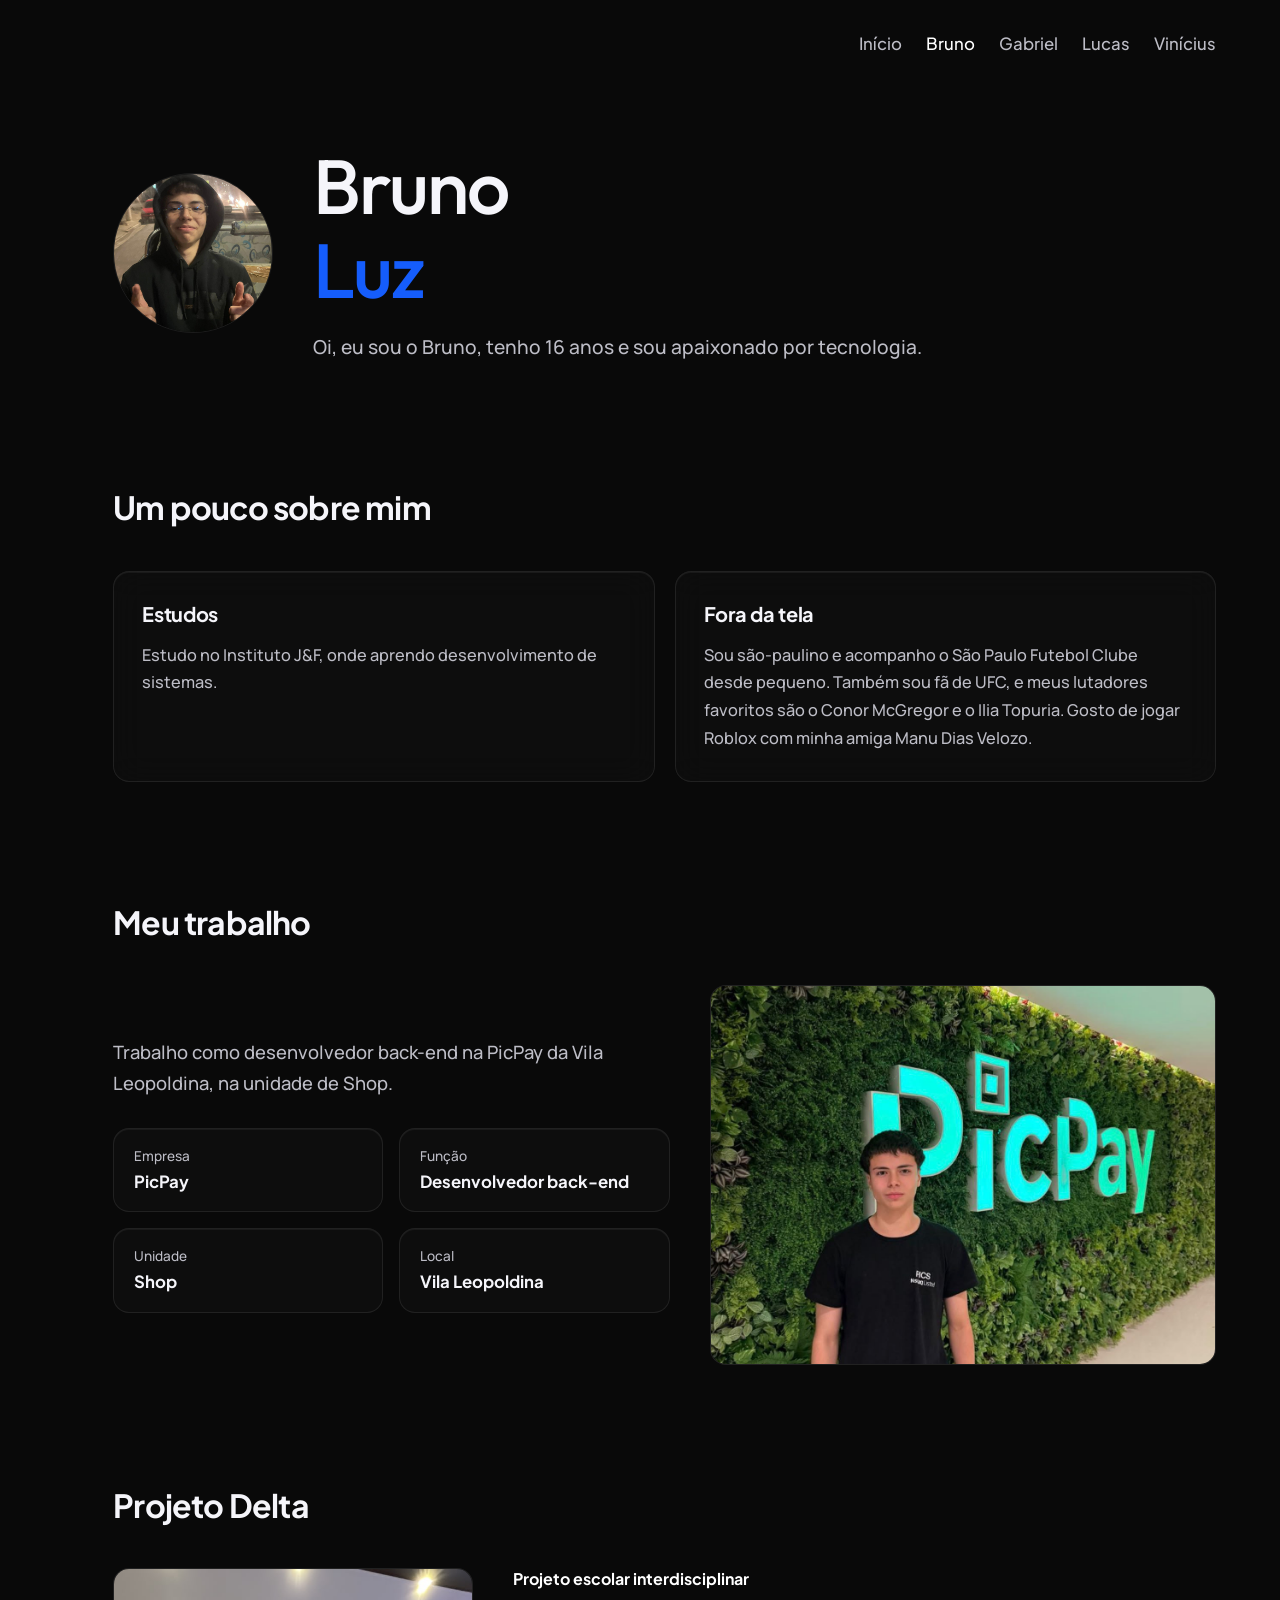
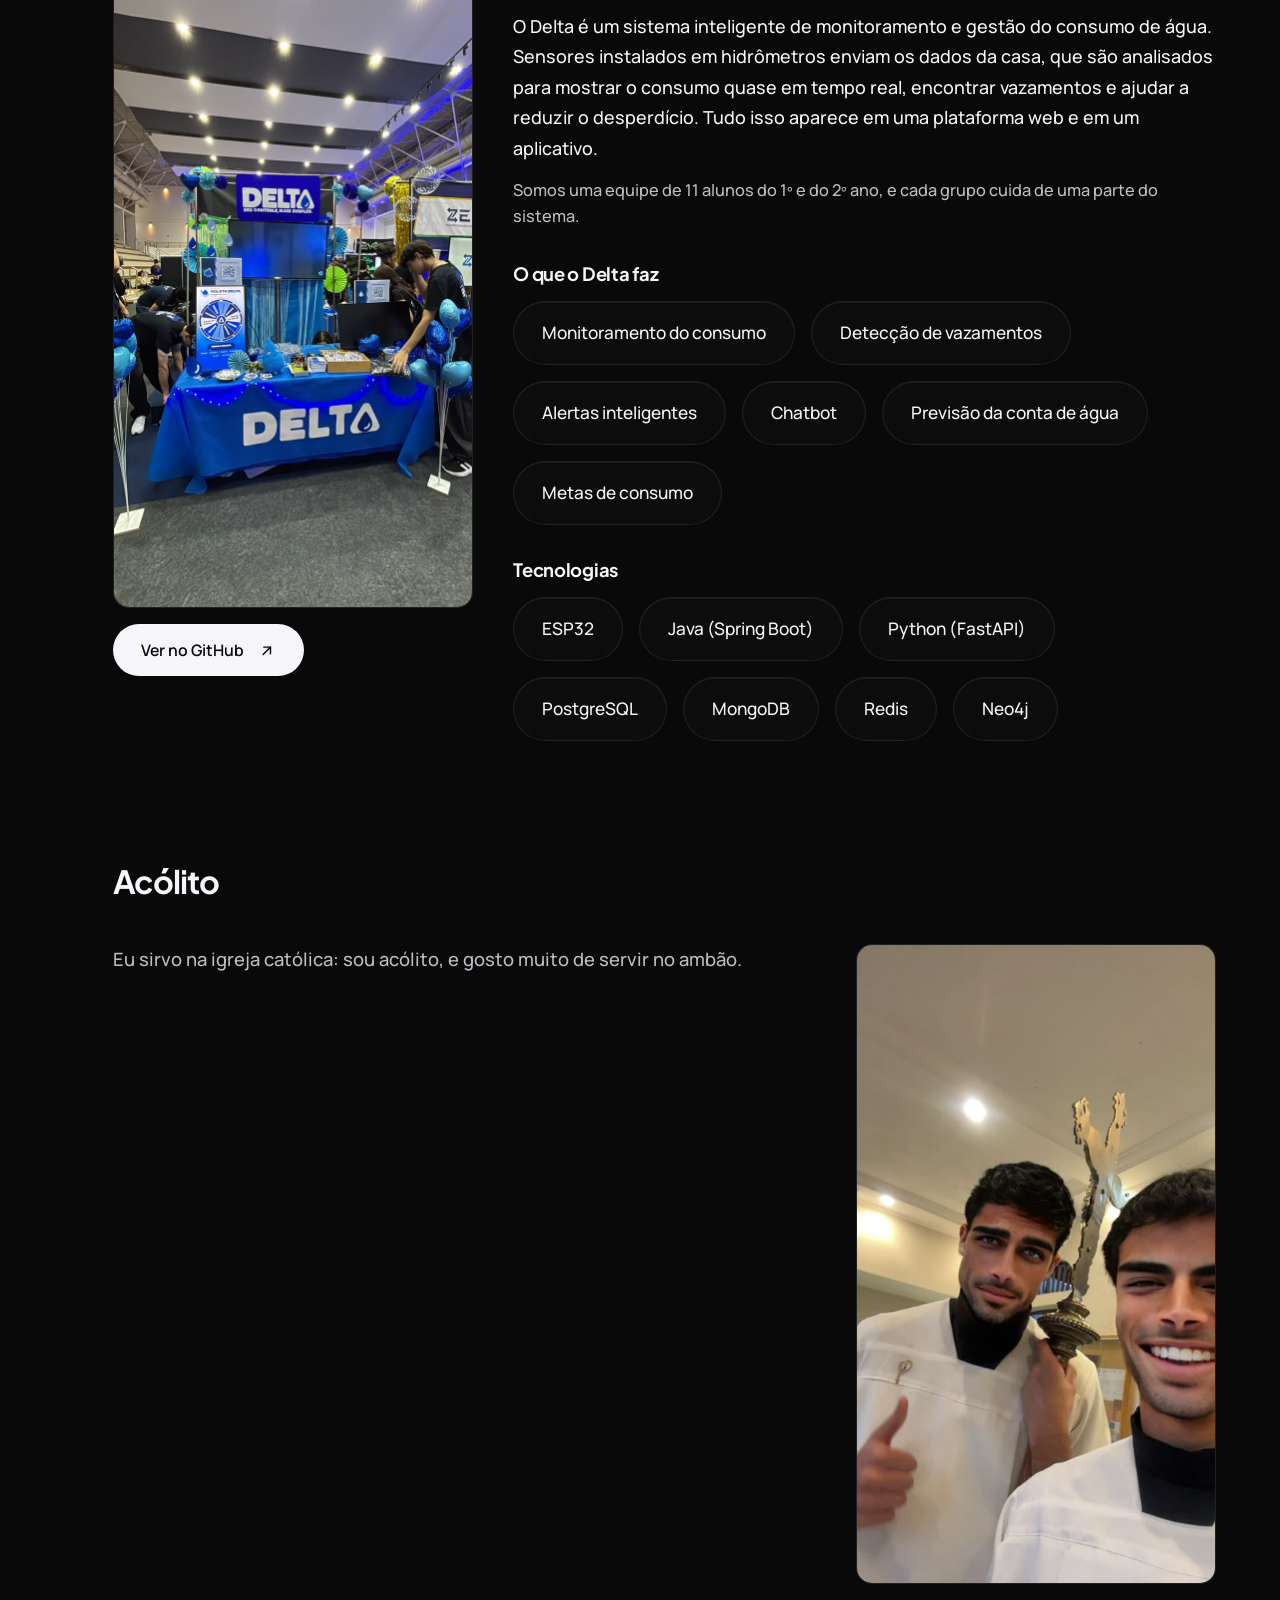
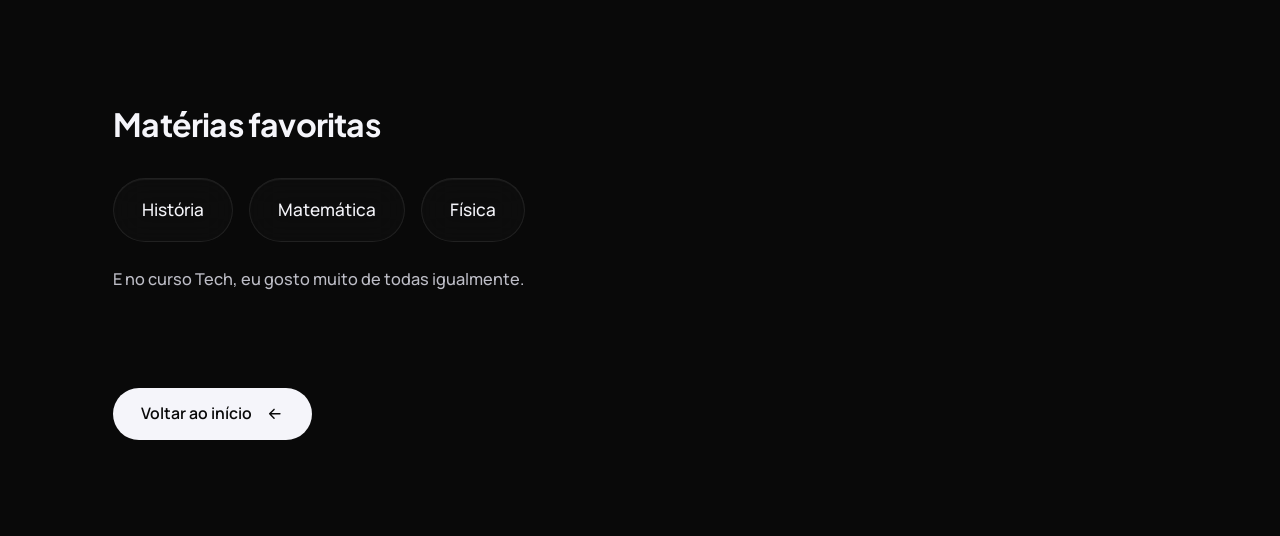
==== bruno.html @ 4c77d565 "feat: página Bruno" ====
<!DOCTYPE html>
<html lang="pt-br">
<head>
    <meta charset="UTF-8">
    <meta name="viewport" content="width=device-width, initial-scale=1.0">

    <title>Brunecazz</title>

    <link rel="icon" href="imagens/dado.png">

    <link rel="preconnect" href="https://fonts.googleapis.com">
    <link rel="preconnect" href="https://fonts.gstatic.com" crossorigin>

    <link
        href="https://fonts.googleapis.com/css2?family=Manrope:wght@500;600&family=Outfit:wght@500&family=Plus+Jakarta+Sans:wght@500;700&display=swap"
        rel="stylesheet"
    >

    <link rel="stylesheet" href="estilos/style-bruno.css">
</head>

<body>
    <header class="topo">
        <nav class="menu" aria-label="Navegação principal">
            <a href="paginaInicial.html">Início</a>
            <a href="bruno.html" aria-current="page">Bruno</a>
            <a href="gabriel.html">Gabriel</a>
            <a href="lucas.html">Lucas</a>
            <a href="vinicius.html">Vinícius</a>
        </nav>
    </header>

    <main>
        <section class="hero" aria-labelledby="titulo-principal">
            <img
                class="foto"
                src="imagens/bruno.jpeg"
                alt="Foto de Bruno Luz"
            >

            <div class="hero-texto">
                <h1 id="titulo-principal">
                    Bruno
                    <span class="destaque">Luz</span>
                </h1>

                <p class="apresentacao">
                    Oi, eu sou o Bruno, tenho 16 anos e sou apaixonado por tecnologia.
                </p>
            </div>
        </section>

        <section class="sobre" aria-labelledby="titulo-sobre">
            <h2 id="titulo-sobre">Um pouco sobre mim</h2>

            <div class="cards">
                <article class="card">
                    <h3>Estudos</h3>
                    <p>
                        Estudo no Instituto J&amp;F, onde aprendo desenvolvimento de
                        sistemas.
                    </p>
                </article>

                <article class="card">
                    <h3>Fora da tela</h3>
                    <p>
                        Sou são-paulino e acompanho o São Paulo Futebol Clube desde
                        pequeno. Também sou fã de UFC, e meus lutadores favoritos são o
                        Conor McGregor e o Ilia Topuria. Gosto de jogar Roblox com minha
                        amiga Manu Dias Velozo.
                    </p>
                </article>

            </div>
        </section>

        <section class="trabalho" aria-labelledby="titulo-trabalho">
            <h2 id="titulo-trabalho">Meu trabalho</h2>

            <div class="trabalho-conteudo">
                <div class="trabalho-texto">
                    <p>
                        Trabalho como desenvolvedor back-end na PicPay da Vila Leopoldina,
                        na unidade de Shop.
                    </p>

                    <dl class="dados">
                        <div>
                            <dt>Empresa</dt>
                            <dd>PicPay</dd>
                        </div>
                        <div>
                            <dt>Função</dt>
                            <dd>Desenvolvedor back-end</dd>
                        </div>
                        <div>
                            <dt>Unidade</dt>
                            <dd>Shop</dd>
                        </div>
                        <div>
                            <dt>Local</dt>
                            <dd>Vila Leopoldina</dd>
                        </div>
                    </dl>
                </div>

                <!-- Coloque sua foto em imagens/ e troque o nome do arquivo abaixo -->
                <figure class="foto-trabalho">
                    <img
                        src="imagens/bruno-picpay.jpeg"
                        alt="Bruno Luz no trabalho, na PicPay"
                    >
                </figure>
            </div>
        </section>

        <section class="projeto" aria-labelledby="titulo-projeto">
            <h2 id="titulo-projeto">Projeto Delta</h2>

            <div class="projeto-conteudo">
                <div class="projeto-lateral">
                    <figure class="foto-projeto">
                        <img
                            src="imagens/delta-bruno.jpeg"
                            alt="Bruno Luz no projeto Delta"
                        >
                    </figure>

                    <a
                        class="botao botao-externo"
                        href="https://github.com/delta-app-ofc"
                        target="_blank"
                        rel="noopener noreferrer"
                    >
                        Ver no GitHub

                        <svg viewBox="0 0 24 24" aria-hidden="true" focusable="false">
                            <path d="M7 17L17 7M8 7h9v9"/>
                        </svg>
                    </a>
                </div>

                <div class="projeto-texto">
                    <p class="selo">Projeto escolar interdisciplinar</p>

                    <p class="projeto-resumo">
                        O Delta é um sistema inteligente de monitoramento e gestão do
                        consumo de água. Sensores instalados em hidrômetros enviam os
                        dados da casa, que são analisados para mostrar o consumo quase em
                        tempo real, encontrar vazamentos e ajudar a reduzir o desperdício.
                        Tudo isso aparece em uma plataforma web e em um aplicativo.
                    </p>

                    <p class="projeto-equipe">
                        Somos uma equipe de 11 alunos do 1º e do 2º ano, e cada
                        grupo cuida de uma parte do sistema.
                    </p>

                    <h3>O que o Delta faz</h3>
                    <ul class="tags tags-menor">
                        <li>Monitoramento do consumo</li>
                        <li>Detecção de vazamentos</li>
                        <li>Alertas inteligentes</li>
                        <li>Chatbot</li>
                        <li>Previsão da conta de água</li>
                        <li>Metas de consumo</li>
                    </ul>

                    <h3>Tecnologias</h3>
                    <ul class="tags tags-menor">
                        <li>ESP32</li>
                        <li>Java (Spring Boot)</li>
                        <li>Python (FastAPI)</li>
                        <li>PostgreSQL</li>
                        <li>MongoDB</li>
                        <li>Redis</li>
                        <li>Neo4j</li>
                    </ul>
                </div>
            </div>
        </section>

        <section class="acolito" aria-labelledby="titulo-acolito">
            <h2 id="titulo-acolito">Acólito</h2>

            <div class="trabalho-conteudo">
                <div class="trabalho-texto">
                    <p>
                        Eu sirvo na igreja católica: sou acólito, e gosto muito de servir
                        no ambão.
                    </p>
                </div>

                <figure class="foto-acolito">
                    <img
                        src="imagens/bruno-acolito.jpeg"
                        alt="Bruno Luz vestido de acólito na igreja"
                    >
                </figure>
            </div>
        </section>

        <section class="materias" aria-labelledby="titulo-materias">
            <h2 id="titulo-materias">Matérias favoritas</h2>

            <ul class="tags">
                <li>História</li>
                <li>Matemática</li>
                <li>Física</li>
            </ul>

            <p class="nota">
                E no curso Tech, eu gosto muito de todas igualmente.
            </p>
        </section>

        <div class="acoes">
            <a class="botao" href="paginaInicial.html">
                Voltar ao início

                <svg viewBox="0 0 24 24" aria-hidden="true" focusable="false">
                    <path d="M19 12H5M11 6l-6 6 6 6"/>
                </svg>
            </a>
        </div>
    </main>
</body>
</html>
---- estilos/style-bruno.css ----
:root {
    --fundo: #090909;
    --texto: #f5f5fa;
    --texto-suave: #bdbdc6;

    --vidro-forte: rgba(255, 255, 255, 0.07);
    --card-fundo: rgba(255, 255, 255, 0.02);
    --card-borda: rgba(255, 255, 255, 0.08);
    --borda-hover: #ffffff;

    --violeta: #a79dff;

    --fonte-texto: "Manrope", system-ui, sans-serif;
    --fonte-titulos: "Plus Jakarta Sans", system-ui, sans-serif;
    --fonte-hero: "Outfit", system-ui, sans-serif;

    --raio-medio: 16px;
    --margem-lateral: clamp(24px, 5vw, 88px);
    --deslocamento-conteudo: 1.3cm;
}

*,
*::before,
*::after {
    box-sizing: border-box;
}

html {
    scroll-behavior: smooth;
}

body {
    margin: 0;
    min-height: 100vh;

    background: var(--fundo);
    color: var(--texto);

    font-family: var(--fonte-texto);
    font-size: 1rem;
    font-weight: 500;
    line-height: 1.6;

    -webkit-font-smoothing: antialiased;
}

h1,
h2,
h3,
p,
ul {
    margin: 0;
}

ul {
    padding: 0;
    list-style: none;
}

a {
    color: inherit;
    text-decoration: none;
}

svg {
    width: 1em;
    height: 1em;
    flex-shrink: 0;

    fill: none;
    stroke: currentColor;
    stroke-width: 2;
    stroke-linecap: round;
    stroke-linejoin: round;
}

:focus-visible {
    outline: 2px solid var(--violeta);
    outline-offset: 5px;
}

/* Topo e menu */

.topo {
    width: min(
        calc(100% - 2 * var(--margem-lateral)),
        1440px
    );

    margin-left: var(--margem-lateral);
    margin-right: auto;

    display: flex;
    justify-content: flex-end;
    align-items: center;

    padding-block: 22px;
}

.menu {
    display: flex;
    justify-content: flex-end;
    align-items: center;
    flex-wrap: wrap;

    gap: 8px 24px;
}

.menu a {
    display: inline-flex;
    align-items: center;

    padding-block: 10px;

    color: var(--texto-suave);

    font-family: var(--fonte-titulos);
    font-size: 1.05rem;
    font-weight: 500;
    line-height: 1.4;

    transition: color 0.2s ease;
}

.menu a:hover,
.menu a:focus-visible,
.menu a[aria-current="page"] {
    color: #ffffff;
}

/* Conteúdo principal */

main {
    width: min(
        calc(
            100% - 2 * var(--margem-lateral)
            - var(--deslocamento-conteudo)
        ),
        1440px
    );

    margin-left: calc(
        var(--margem-lateral) + var(--deslocamento-conteudo)
    );
    margin-right: auto;
}

/* Hero */

.hero {
    display: flex;
    align-items: center;
    flex-wrap: wrap;
    gap: 32px 40px;

    padding-block: 56px 76px;
}

.foto {
    display: block;

    width: 160px;
    height: 160px;

    border-radius: 50%;
    border: 1px solid var(--card-borda);
    object-fit: cover;
}

.hero-texto {
    max-width: 850px;
}

.hero h1 {
    font-family: var(--fonte-hero);
    font-size: clamp(3rem, 6vw, 6rem);
    font-weight: 500;
    line-height: 1.1;
    letter-spacing: -0.025em;

    overflow-wrap: anywhere;
}

.destaque {
    display: block;
    color: oklch(54.6% 0.245 262.881);
}

.apresentacao {
    margin-top: 20px;

    color: var(--texto-suave);

    font-size: 1.2rem;
    line-height: 1.6;
}

/* Seções */

.sobre,
.materias {
    padding-block: 48px 72px;
}

h2 {
    margin-bottom: 42px;

    font-family: var(--fonte-titulos);
    font-size: 2rem;
    font-weight: 700;
    line-height: 1.3;
    letter-spacing: -0.025em;
}

/* Cards */

.cards {
    display: grid;
    grid-template-columns: repeat(2, minmax(0, 1fr));
    gap: 20px;
}

.card,
.tags li {
    border: 1px solid var(--card-borda);

    background: var(--card-fundo);
    box-shadow: inset 0 1px 0 rgba(255, 255, 255, 0.05);

    -webkit-backdrop-filter: blur(16px);
    backdrop-filter: blur(16px);

    transition:
        background-color 0.3s ease,
        border-color 0.3s ease,
        color 0.3s ease;
}

.card {
    padding: 28px;

    border-radius: var(--raio-medio);
}

.card:hover,
.tags li:hover {
    background: var(--vidro-forte);
    border-color: var(--borda-hover);
}

.card h3 {
    margin-bottom: 14px;

    font-family: var(--fonte-titulos);
    font-size: 1.25rem;
    font-weight: 700;
    line-height: 1.4;
    letter-spacing: -0.015em;
}

.card p {
    color: var(--texto-suave);

    font-size: 1.02rem;
    line-height: 1.7;

    transition: color 0.3s ease;
}

.card:hover p {
    color: var(--texto);
}

/* Meu trabalho */

.trabalho,
.acolito {
    padding-block: 48px 72px;
}

.trabalho-conteudo {
    display: grid;
    grid-template-columns: minmax(0, 1.1fr) minmax(0, 1fr);
    align-items: center;
    gap: 40px;
}

.trabalho-texto > p {
    color: var(--texto-suave);

    font-size: 1.15rem;
    line-height: 1.7;
}

.dados {
    display: grid;
    grid-template-columns: repeat(2, minmax(0, 1fr));
    gap: 16px;

    margin: 28px 0 0;
}

.dados > div {
    padding: 18px 20px;

    border: 1px solid var(--card-borda);
    border-radius: var(--raio-medio);

    background: var(--card-fundo);
    box-shadow: inset 0 1px 0 rgba(255, 255, 255, 0.05);

    transition:
        background-color 0.3s ease,
        border-color 0.3s ease;
}

.dados > div:hover {
    background: var(--vidro-forte);
    border-color: var(--borda-hover);
}

.dados dt {
    color: var(--texto-suave);

    font-size: 0.85rem;
    line-height: 1.4;
}

.dados dd {
    margin: 4px 0 0;

    font-family: var(--fonte-titulos);
    font-size: 1.05rem;
    font-weight: 700;
    line-height: 1.4;
}

.foto-trabalho,
.foto-projeto,
.foto-acolito {
    width: 100%;
    aspect-ratio: 4 / 3;
    margin: 0;

    overflow: hidden;

    border: 1px solid var(--card-borda);
    border-radius: var(--raio-medio);

    background: var(--card-fundo);
}

.foto-trabalho img,
.foto-projeto img,
.foto-acolito img {
    display: block;

    width: 100%;
    height: 100%;

    object-fit: cover;
}

/* Projeto Delta */

.projeto {
    padding-block: 48px 72px;
}

.projeto-conteudo {
    display: grid;
    grid-template-columns: minmax(0, 360px) minmax(0, 1fr);
    align-items: start;
    gap: 40px;
}

.foto-projeto,
.foto-acolito {
    aspect-ratio: 9 / 16;
}

.acolito .trabalho-conteudo {
    grid-template-columns: minmax(0, 1fr) minmax(0, 360px);
    align-items: start;
}

.selo {
    margin-bottom: 20px;

    color: #ffffff;

    font-family: var(--fonte-titulos);
    font-size: 1rem;
    font-weight: 700;
    line-height: 1.4;
}

.projeto-resumo {
    color: var(--texto);

    font-size: 1.12rem;
    line-height: 1.7;
}

.projeto-equipe {
    margin-top: 14px;

    color: var(--texto-suave);

    font-size: 1.02rem;
}

.projeto-texto h3 {
    margin: 32px 0 14px;

    font-family: var(--fonte-titulos);
    font-size: 1.15rem;
    font-weight: 700;
    line-height: 1.4;
    letter-spacing: -0.015em;
}

.tags-menor {
    gap: 10px;
}

.tags-menor li {
    min-height: 44px;
    padding: 10px 18px;

    font-size: 0.95rem;
}

.projeto-lateral {
    min-width: 0;
}

.botao-externo {
    width: 100%;
    margin-top: 16px;

    justify-content: center;
}

.botao-externo:hover,
.botao-externo:focus-visible {
    padding-left: 28px;
}

/* Matérias favoritas */

.materias h2 {
    margin-bottom: 32px;
}

.tags {
    display: flex;
    flex-wrap: wrap;
    gap: 16px;
}

.tags li {
    display: flex;
    align-items: center;
    justify-content: center;

    min-height: 64px;
    padding: 16px 28px;

    border-radius: 999px;

    color: var(--texto);

    font-family: var(--fonte-texto);
    font-size: 1.08rem;
    font-weight: 500;
    line-height: 1.5;
}

.tags li:hover {
    color: #ffffff;
}

.nota {
    margin-top: 24px;

    color: var(--texto-suave);

    font-size: 1.02rem;
}

/* Botão de voltar */

.acoes {
    display: flex;
    flex-wrap: wrap;

    padding-block: 24px 96px;
}

.botao {
    display: inline-flex;
    align-items: center;
    justify-content: flex-start;
    gap: 14px;

    width: max-content;
    min-height: 52px;
    padding: 13px 28px;

    border-radius: 999px;

    background: var(--texto);
    color: var(--fundo);

    font-family: var(--fonte-texto);
    font-size: 0.99rem;
    font-weight: 600;
    line-height: 1.5;

    white-space: nowrap;

    transition:
        padding-left 0.3s ease,
        background-color 0.2s ease;
}

.botao svg {
    font-size: 1.1rem;
}

.botao:hover,
.botao:focus-visible {
    padding-left: 44px;
    background: #ffffff;
}

/* Responsivo */

@media (max-width: 1100px) {
    .cards {
        grid-template-columns: repeat(2, minmax(0, 1fr));
    }
}

@media (max-width: 900px) {
    .trabalho-conteudo,
    .acolito .trabalho-conteudo,
    .projeto-conteudo {
        grid-template-columns: 1fr;
    }

    .projeto-lateral,
    .foto-acolito {
        max-width: 340px;
    }
}

@media (max-width: 850px) {
    .hero {
        padding-block: 48px 64px;
    }

    .menu {
        gap: 8px 20px;
    }

    .menu a {
        font-size: 1rem;
    }
}

@media (max-width: 640px) {
    :root {
        --margem-lateral: 20px;
    }

    .topo {
        padding-block: 16px;
    }

    .menu {
        gap: 6px 16px;
    }

    .menu a {
        padding-block: 8px;
        font-size: 0.95rem;
    }

    .hero {
        padding-block: 40px 56px;
    }

    .foto {
        width: 120px;
        height: 120px;
    }

    .apresentacao {
        font-size: 1.05rem;
    }

    .sobre,
    .trabalho,
    .projeto,
    .acolito,
    .materias {
        padding-block: 40px 56px;
    }

    .dados {
        grid-template-columns: 1fr;
    }

    h2 {
        margin-bottom: 34px;
        font-size: 1.75rem;
    }

    .cards {
        grid-template-columns: 1fr;
    }

    .card {
        padding: 22px;
    }

    .tags {
        gap: 12px;
    }

    .tags li {
        min-height: 56px;
        padding: 14px 22px;
        font-size: 1rem;
    }
}

@media (prefers-reduced-motion: reduce) {
    html {
        scroll-behavior: auto;
    }

    *,
    *::before,
    *::after {
        transition: none !important;
    }
}
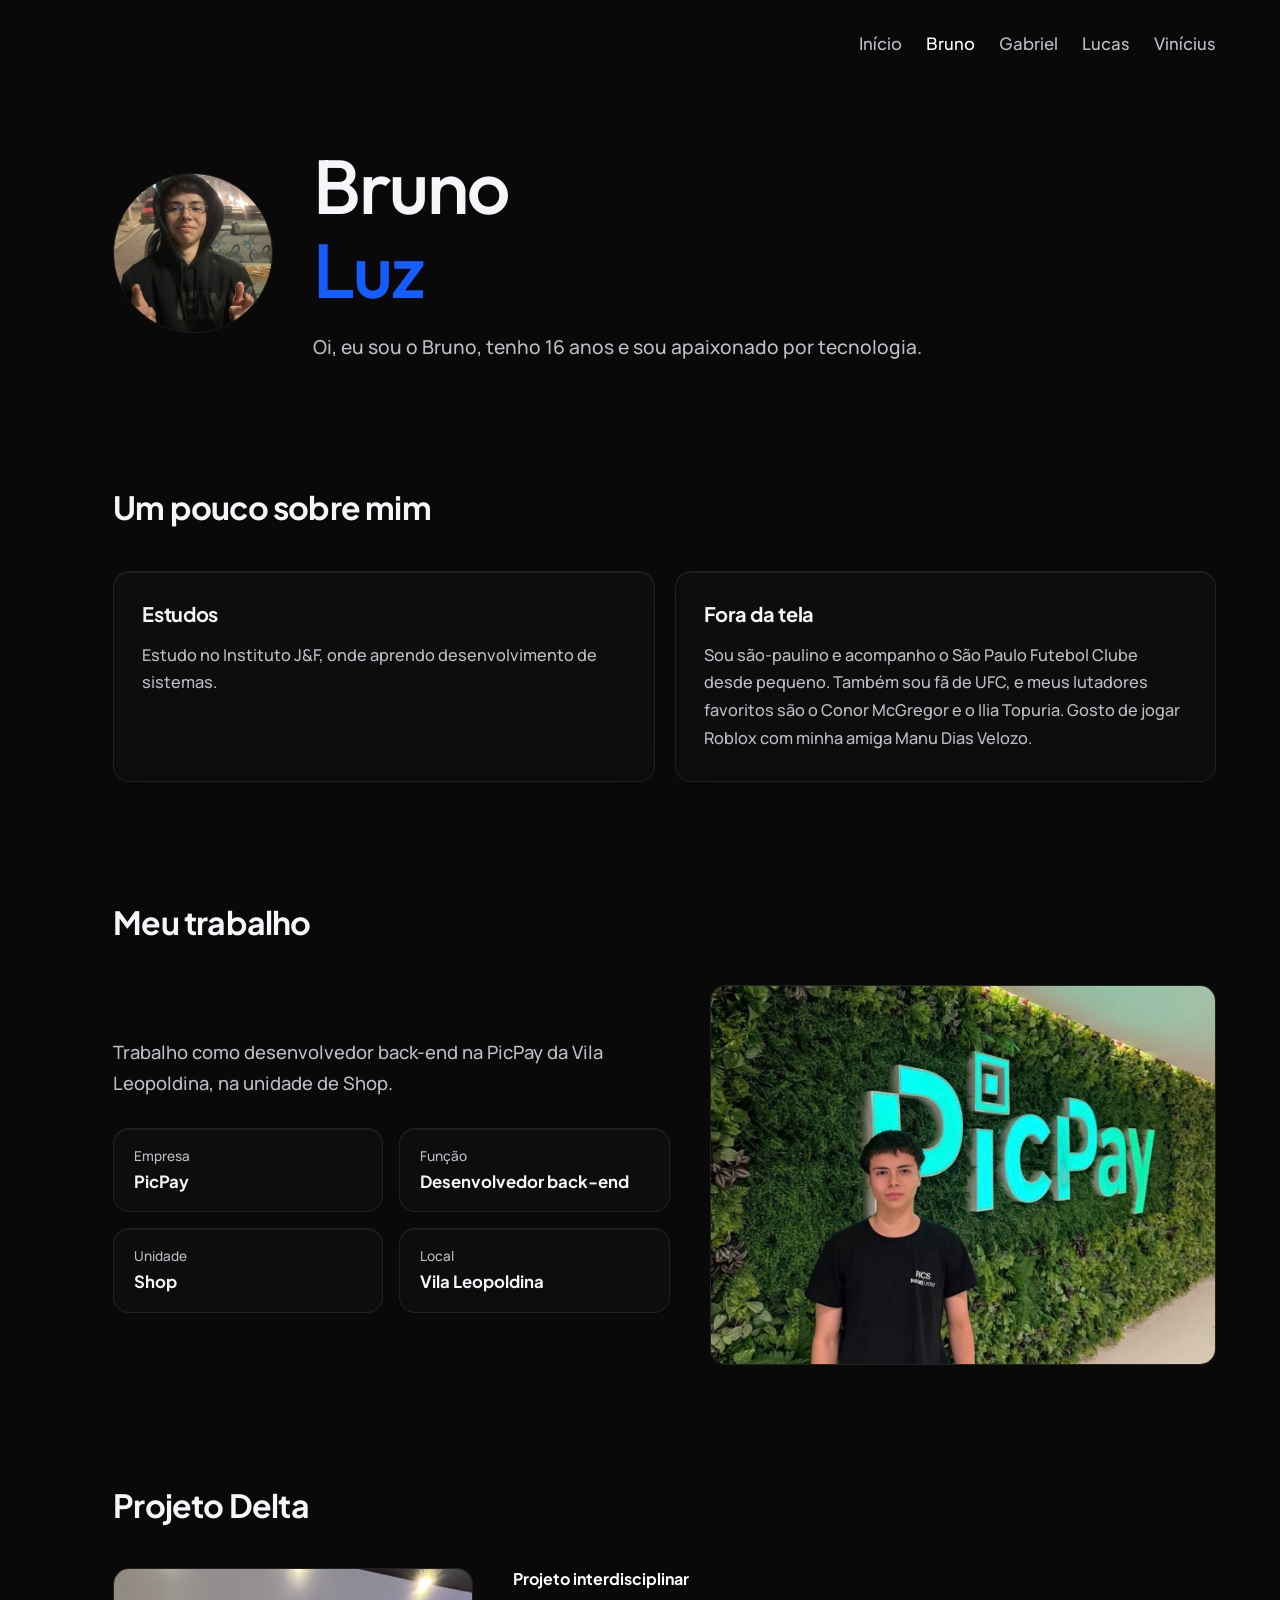
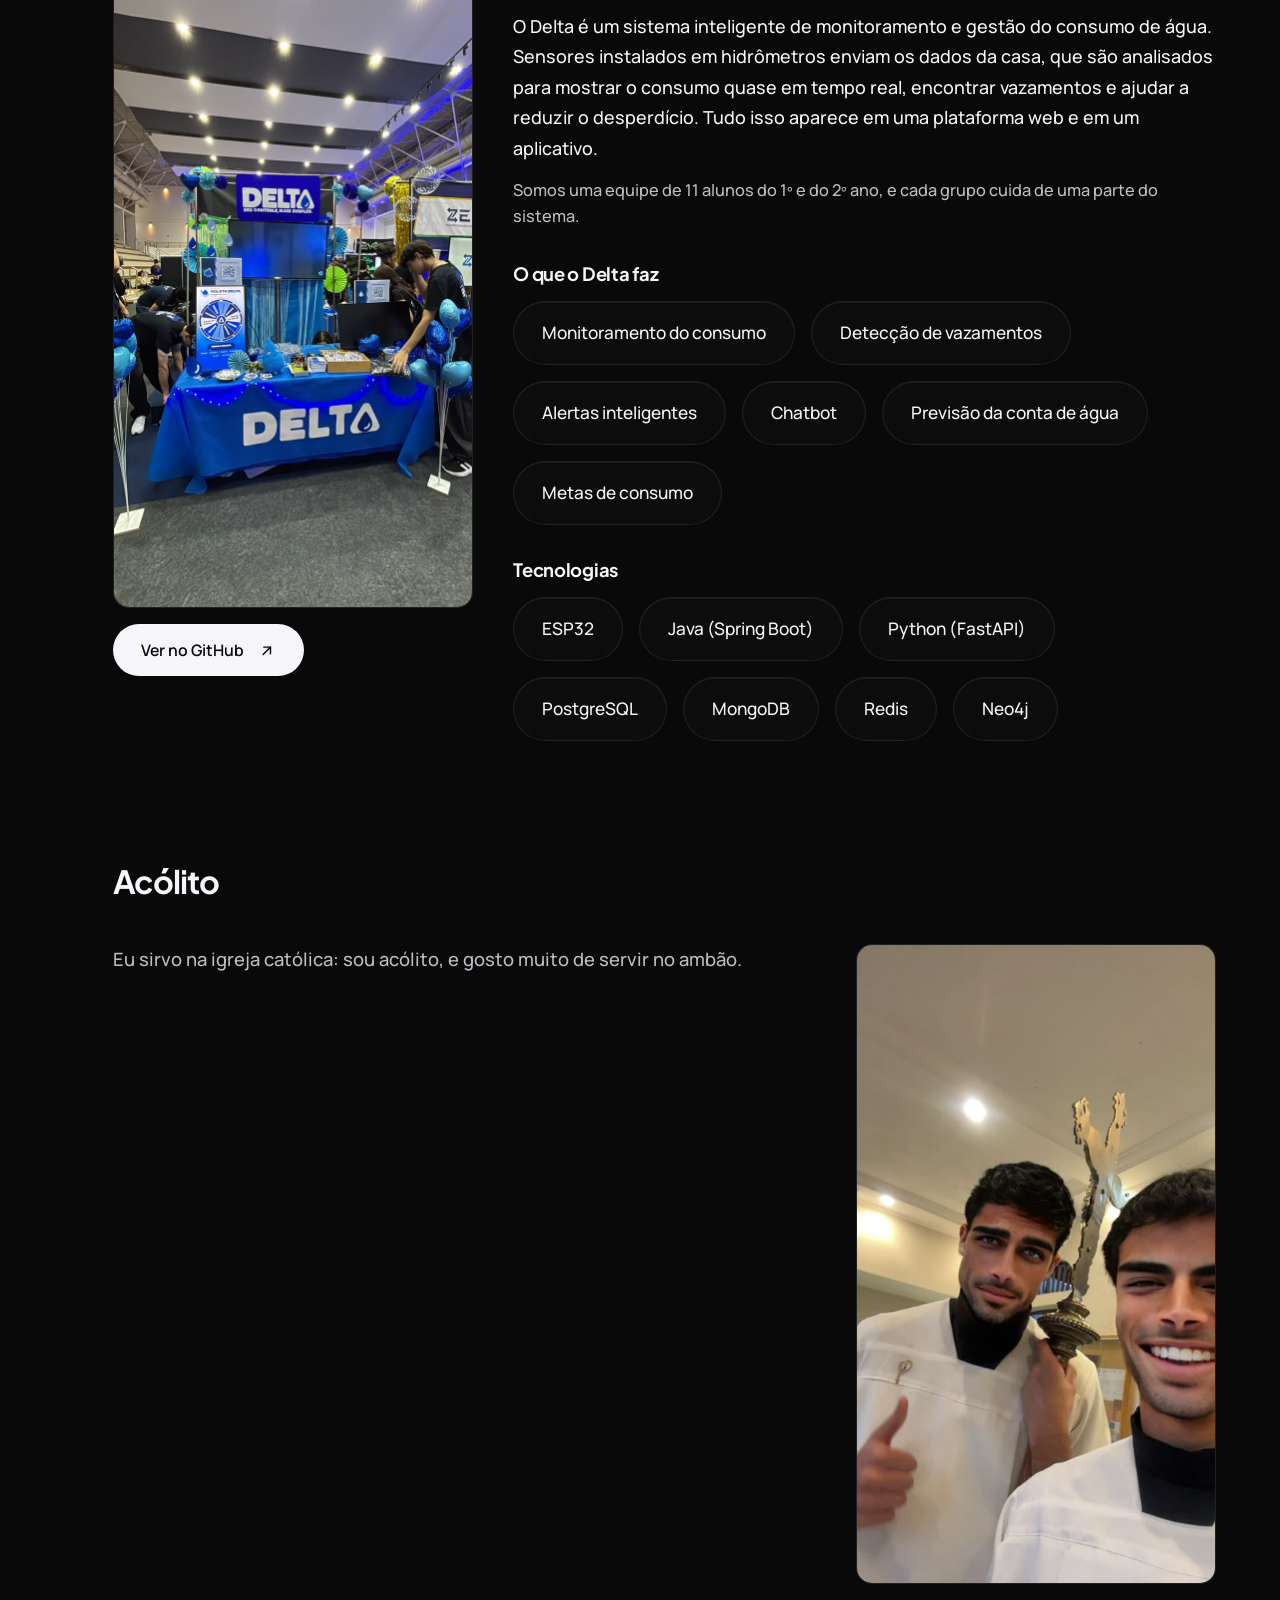
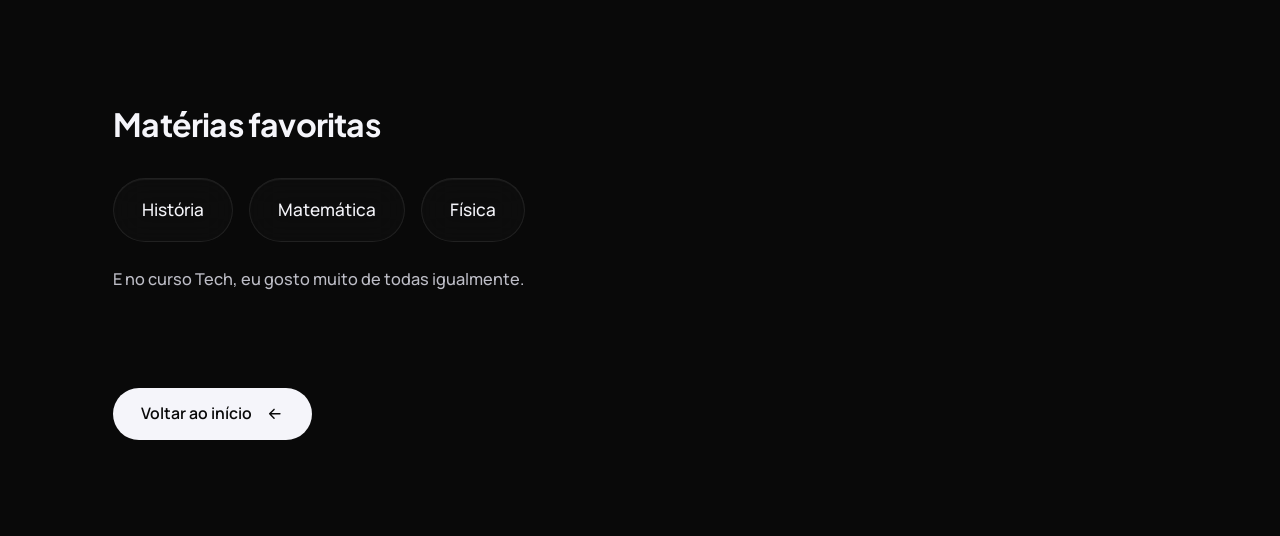
==== commit 86b824c8: "feat: alterações na página Bruno; alterações na landing page" ====
--- a/bruno.html
+++ b/bruno.html
@@ -105,11 +105,10 @@
                     </dl>
                 </div>
 
-                <!-- Coloque sua foto em imagens/ e troque o nome do arquivo abaixo -->
                 <figure class="foto-trabalho">
                     <img
                         src="imagens/bruno-picpay.jpeg"
-                        alt="Bruno Luz no trabalho, na PicPay"
+                        alt="Bruno Luz sendo PicPayer"
                     >
                 </figure>
             </div>
@@ -142,7 +141,7 @@
                 </div>
 
                 <div class="projeto-texto">
-                    <p class="selo">Projeto escolar interdisciplinar</p>
+                    <p class="selo">Projeto interdisciplinar</p>
 
                     <p class="projeto-resumo">
                         O Delta é um sistema inteligente de monitoramento e gestão do
--- a/estilos/style-bruno.css
+++ b/estilos/style-bruno.css
@@ -79,7 +79,7 @@
     outline-offset: 5px;
 }
 
-/* Topo e menu */
+
 
 .topo {
     width: min(
@@ -128,7 +128,8 @@
     color: #ffffff;
 }
 
-/* Conteúdo principal */
+
+
 
 main {
     width: min(
@@ -145,7 +146,7 @@
     margin-right: auto;
 }
 
-/* Hero */
+
 
 .hero {
     display: flex;
@@ -195,7 +196,7 @@
     line-height: 1.6;
 }
 
-/* Seções */
+
 
 .sobre,
 .materias {
@@ -212,7 +213,7 @@
     letter-spacing: -0.025em;
 }
 
-/* Cards */
+
 
 .cards {
     display: grid;
@@ -271,7 +272,7 @@
     color: var(--texto);
 }
 
-/* Meu trabalho */
+
 
 .trabalho,
 .acolito {
@@ -361,7 +362,7 @@
     object-fit: cover;
 }
 
-/* Projeto Delta */
+
 
 .projeto {
     padding-block: 48px 72px;
@@ -447,7 +448,7 @@
     padding-left: 28px;
 }
 
-/* Matérias favoritas */
+
 
 .materias h2 {
     margin-bottom: 32px;
@@ -489,7 +490,7 @@
     font-size: 1.02rem;
 }
 
-/* Botão de voltar */
+
 
 .acoes {
     display: flex;
@@ -535,7 +536,7 @@
     background: #ffffff;
 }
 
-/* Responsivo */
+
 
 @media (max-width: 1100px) {
     .cards {
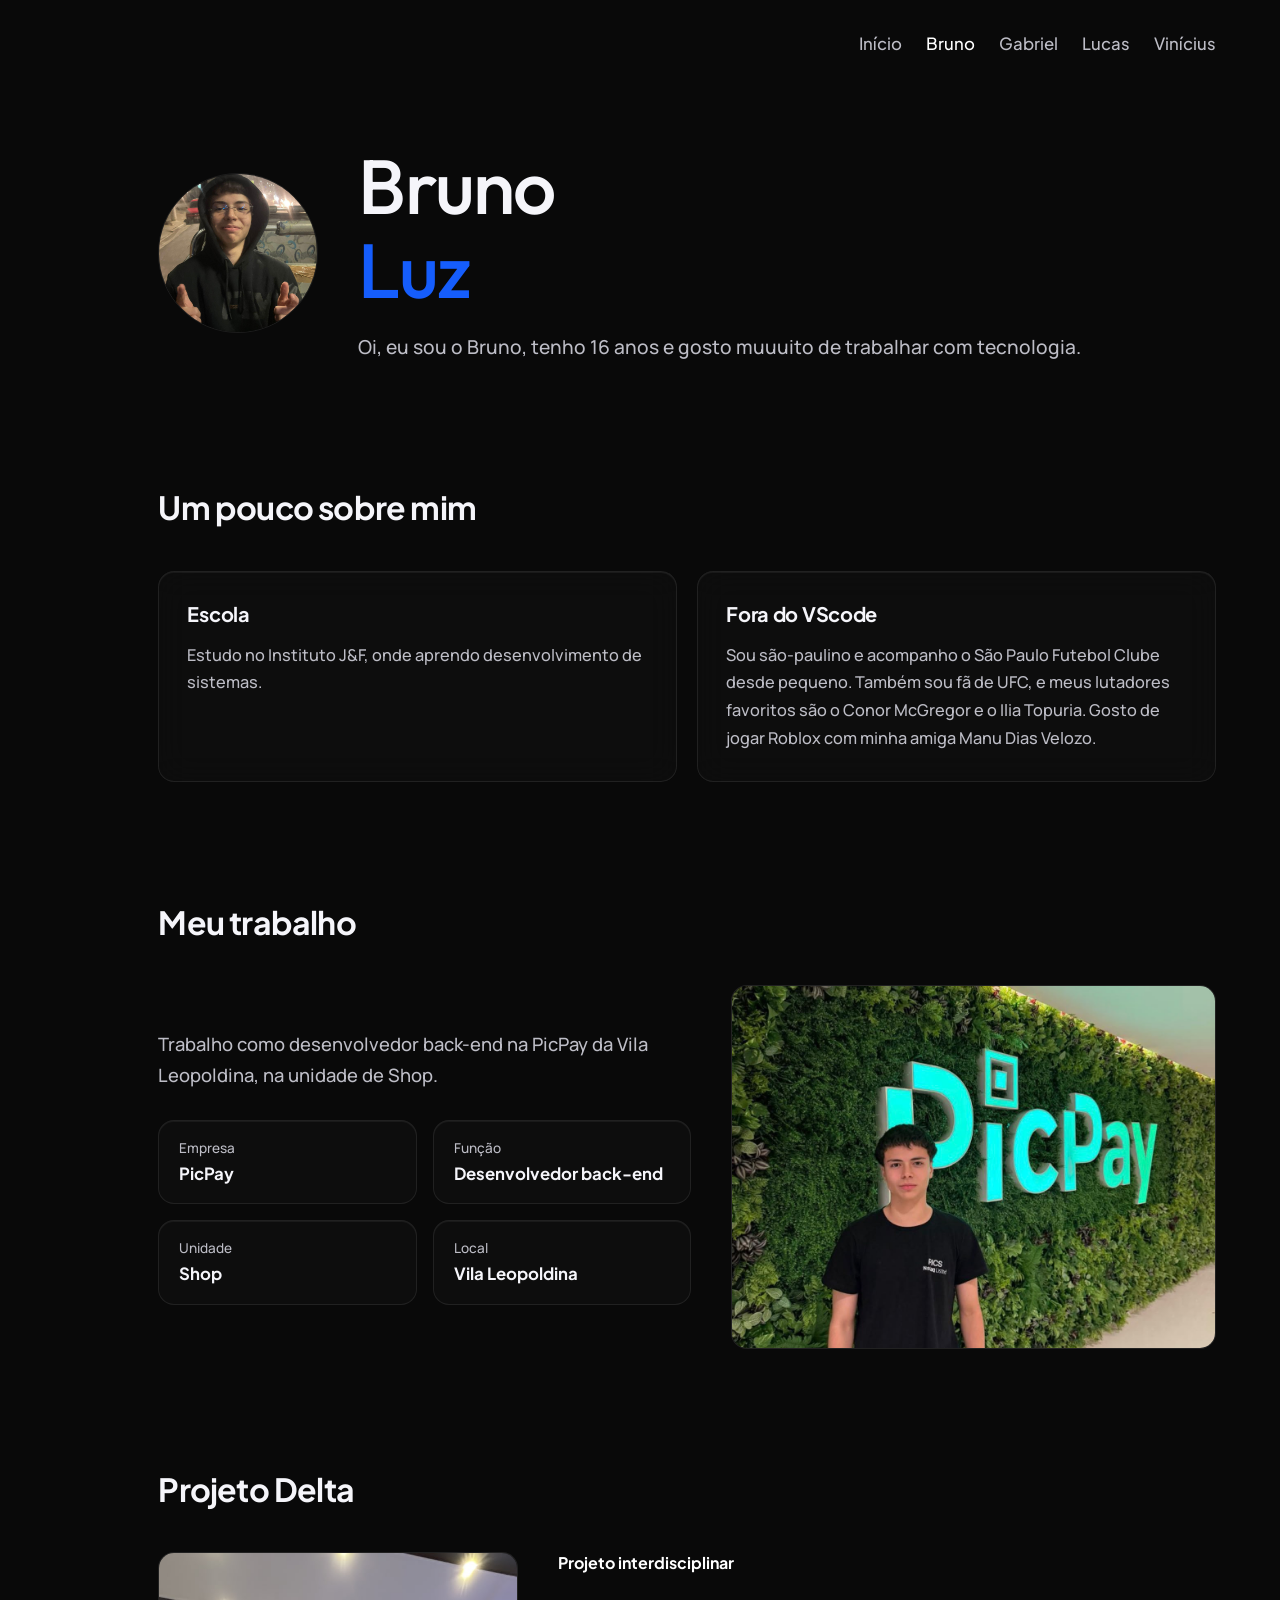
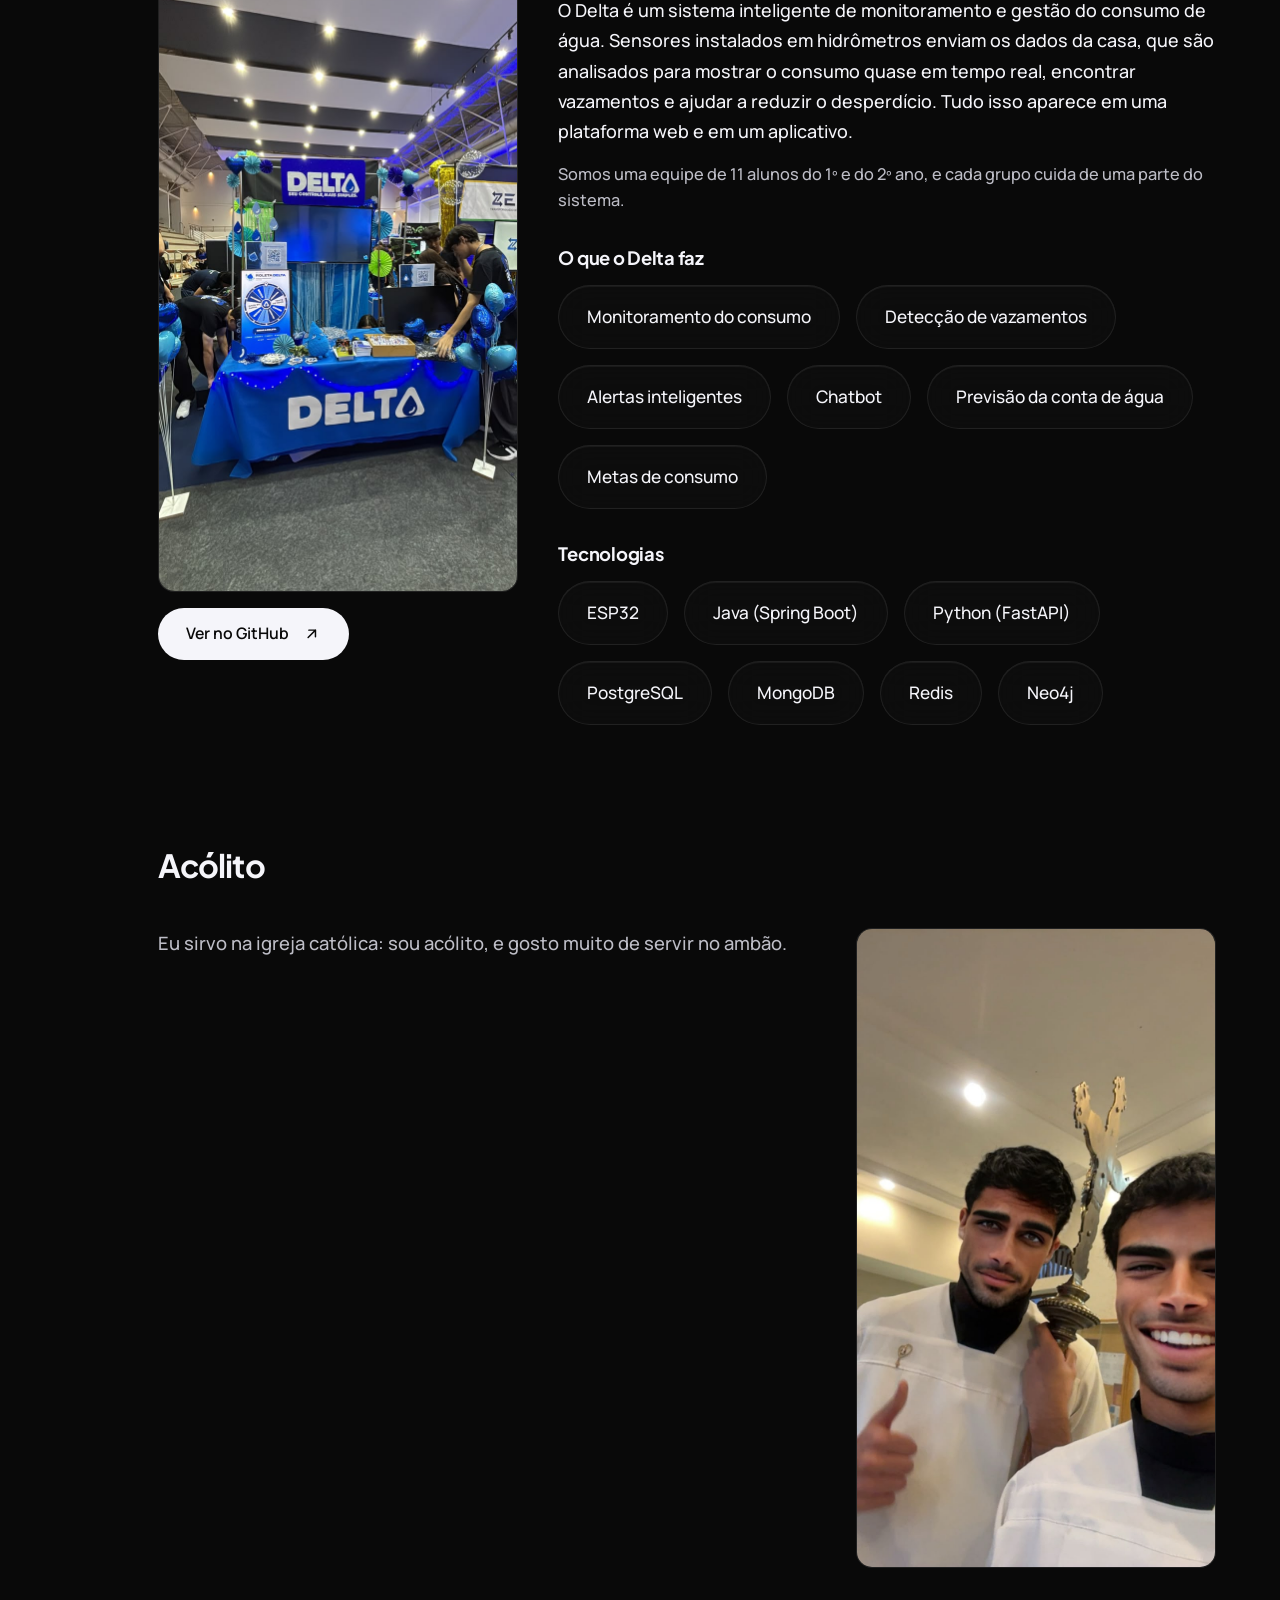
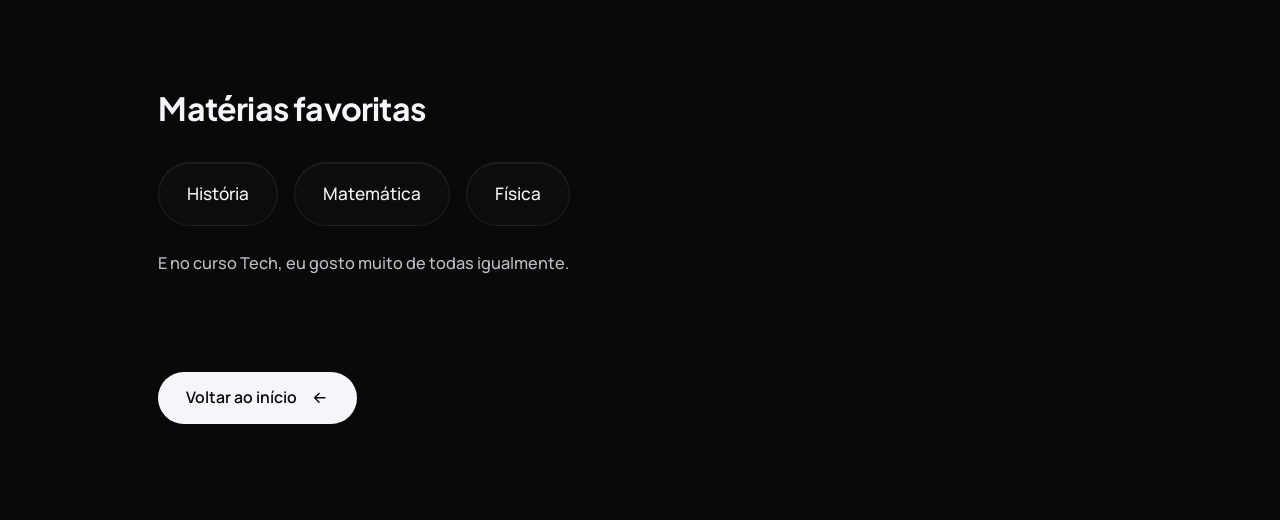
==== commit 99a87c18: "feat: página bruno" ====
--- a/bruno.html
+++ b/bruno.html
@@ -45,7 +45,7 @@
                 </h1>
 
                 <p class="apresentacao">
-                    Oi, eu sou o Bruno, tenho 16 anos e sou apaixonado por tecnologia.
+                    Oi, eu sou o Bruno, tenho 16 anos e gosto muuuito de trabalhar com tecnologia.
                 </p>
             </div>
         </section>
@@ -55,7 +55,7 @@
 
             <div class="cards">
                 <article class="card">
-                    <h3>Estudos</h3>
+                    <h3>Escola</h3>
                     <p>
                         Estudo no Instituto J&amp;F, onde aprendo desenvolvimento de
                         sistemas.
@@ -63,7 +63,7 @@
                 </article>
 
                 <article class="card">
-                    <h3>Fora da tela</h3>
+                    <h3>Fora do VScode</h3>
                     <p>
                         Sou são-paulino e acompanho o São Paulo Futebol Clube desde
                         pequeno. Também sou fã de UFC, e meus lutadores favoritos são o
--- a/estilos/style-bruno.css
+++ b/estilos/style-bruno.css
@@ -16,7 +16,7 @@
 
     --raio-medio: 16px;
     --margem-lateral: clamp(24px, 5vw, 88px);
-    --deslocamento-conteudo: 1.3cm;
+    --deslocamento-conteudo: 2.5cm;
 }
 
 *,
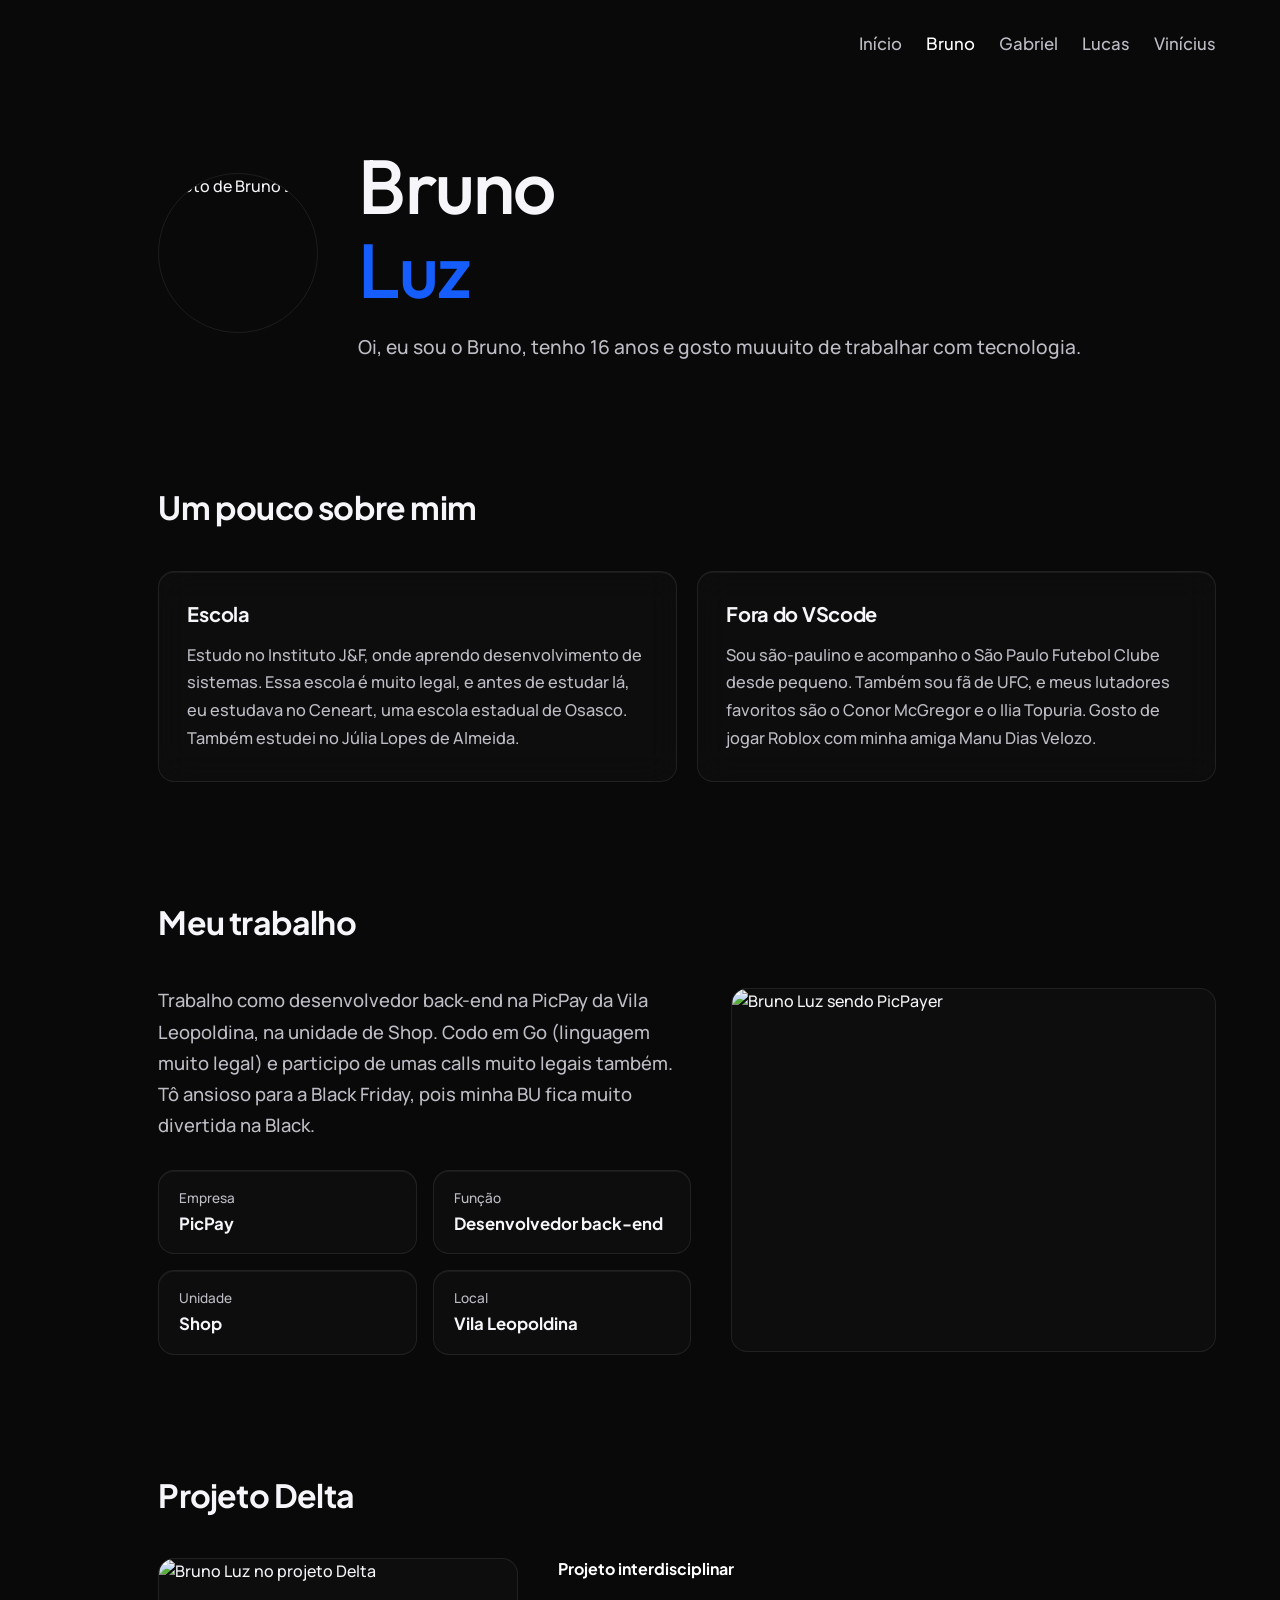
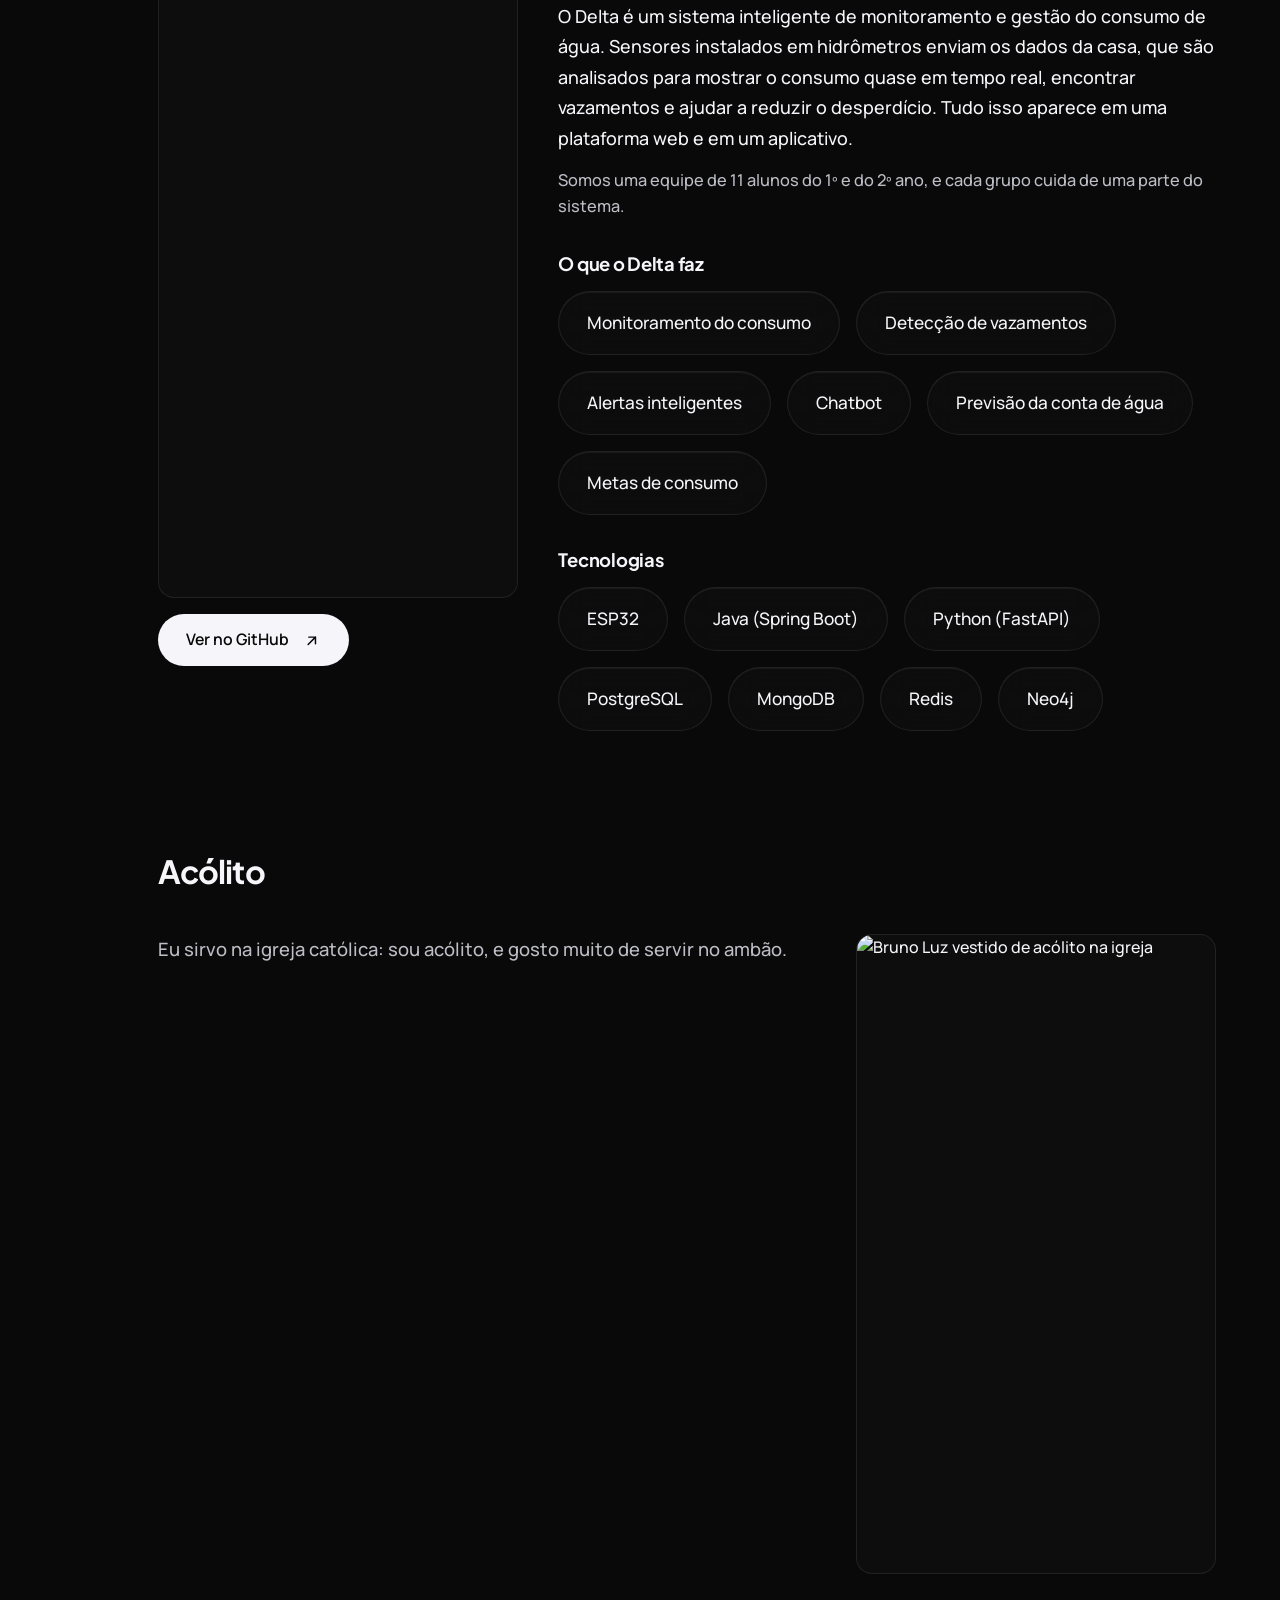
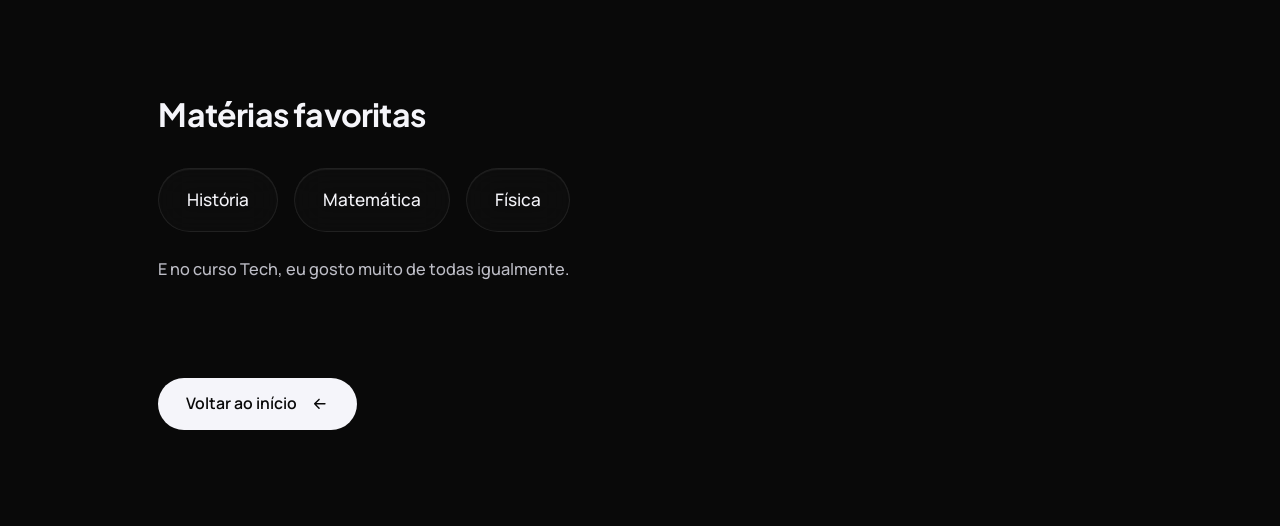
==== commit 3447eea1: "fix: caminhos de imagens" ====
--- a/bruno.html
+++ b/bruno.html
@@ -5,8 +5,6 @@
     <meta name="viewport" content="width=device-width, initial-scale=1.0">
 
     <title>Brunecazz</title>
-
-    <link rel="icon" href="imagens/dado.png">
 
     <link rel="preconnect" href="https://fonts.googleapis.com">
     <link rel="preconnect" href="https://fonts.gstatic.com" crossorigin>
@@ -34,7 +32,7 @@
         <section class="hero" aria-labelledby="titulo-principal">
             <img
                 class="foto"
-                src="imagens/bruno.jpeg"
+                src="imagens/bruno/bruno.jpeg"
                 alt="Foto de Bruno Luz"
             >
 
@@ -58,7 +56,7 @@
                     <h3>Escola</h3>
                     <p>
                         Estudo no Instituto J&amp;F, onde aprendo desenvolvimento de
-                        sistemas.
+                        sistemas. Essa escola é muito legal, e antes de estudar lá, eu estudava no Ceneart, uma escola estadual de Osasco. Também estudei no Júlia Lopes de Almeida.
                     </p>
                 </article>
 
@@ -82,7 +80,8 @@
                 <div class="trabalho-texto">
                     <p>
                         Trabalho como desenvolvedor back-end na PicPay da Vila Leopoldina,
-                        na unidade de Shop.
+                        na unidade de Shop. Codo em Go (linguagem muito legal) e participo de umas calls muito legais também.
+                        Tô ansioso para a Black Friday, pois minha BU fica muito divertida na Black.
                     </p>
 
                     <dl class="dados">
@@ -107,7 +106,7 @@
 
                 <figure class="foto-trabalho">
                     <img
-                        src="imagens/bruno-picpay.jpeg"
+                        src="imagens/bruno/bruno-picpay.jpeg"
                         alt="Bruno Luz sendo PicPayer"
                     >
                 </figure>
@@ -121,7 +120,7 @@
                 <div class="projeto-lateral">
                     <figure class="foto-projeto">
                         <img
-                            src="imagens/delta-bruno.jpeg"
+                            src="imagens/bruno/delta-bruno.jpeg"
                             alt="Bruno Luz no projeto Delta"
                         >
                     </figure>
@@ -193,7 +192,7 @@
 
                 <figure class="foto-acolito">
                     <img
-                        src="imagens/bruno-acolito.jpeg"
+                        src="imagens/bruno/bruno-acolito.jpeg"
                         alt="Bruno Luz vestido de acólito na igreja"
                     >
                 </figure>
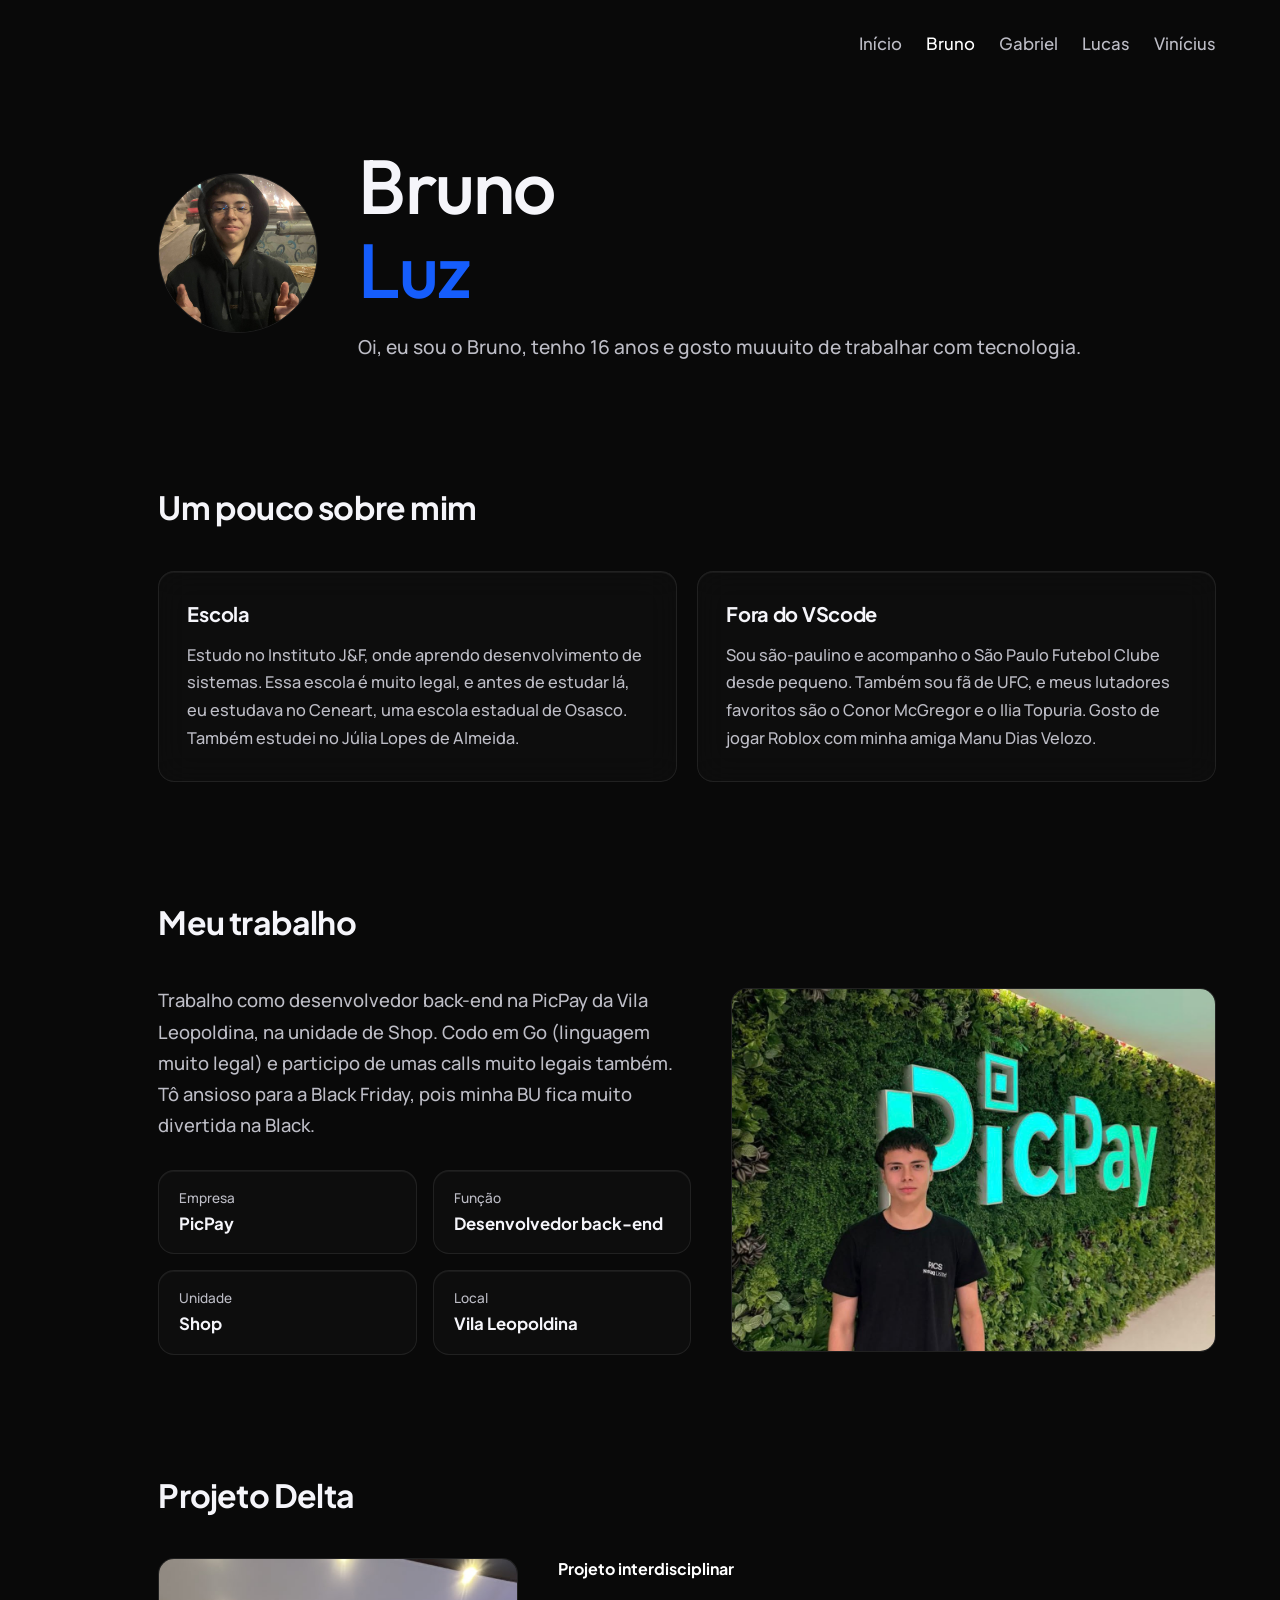
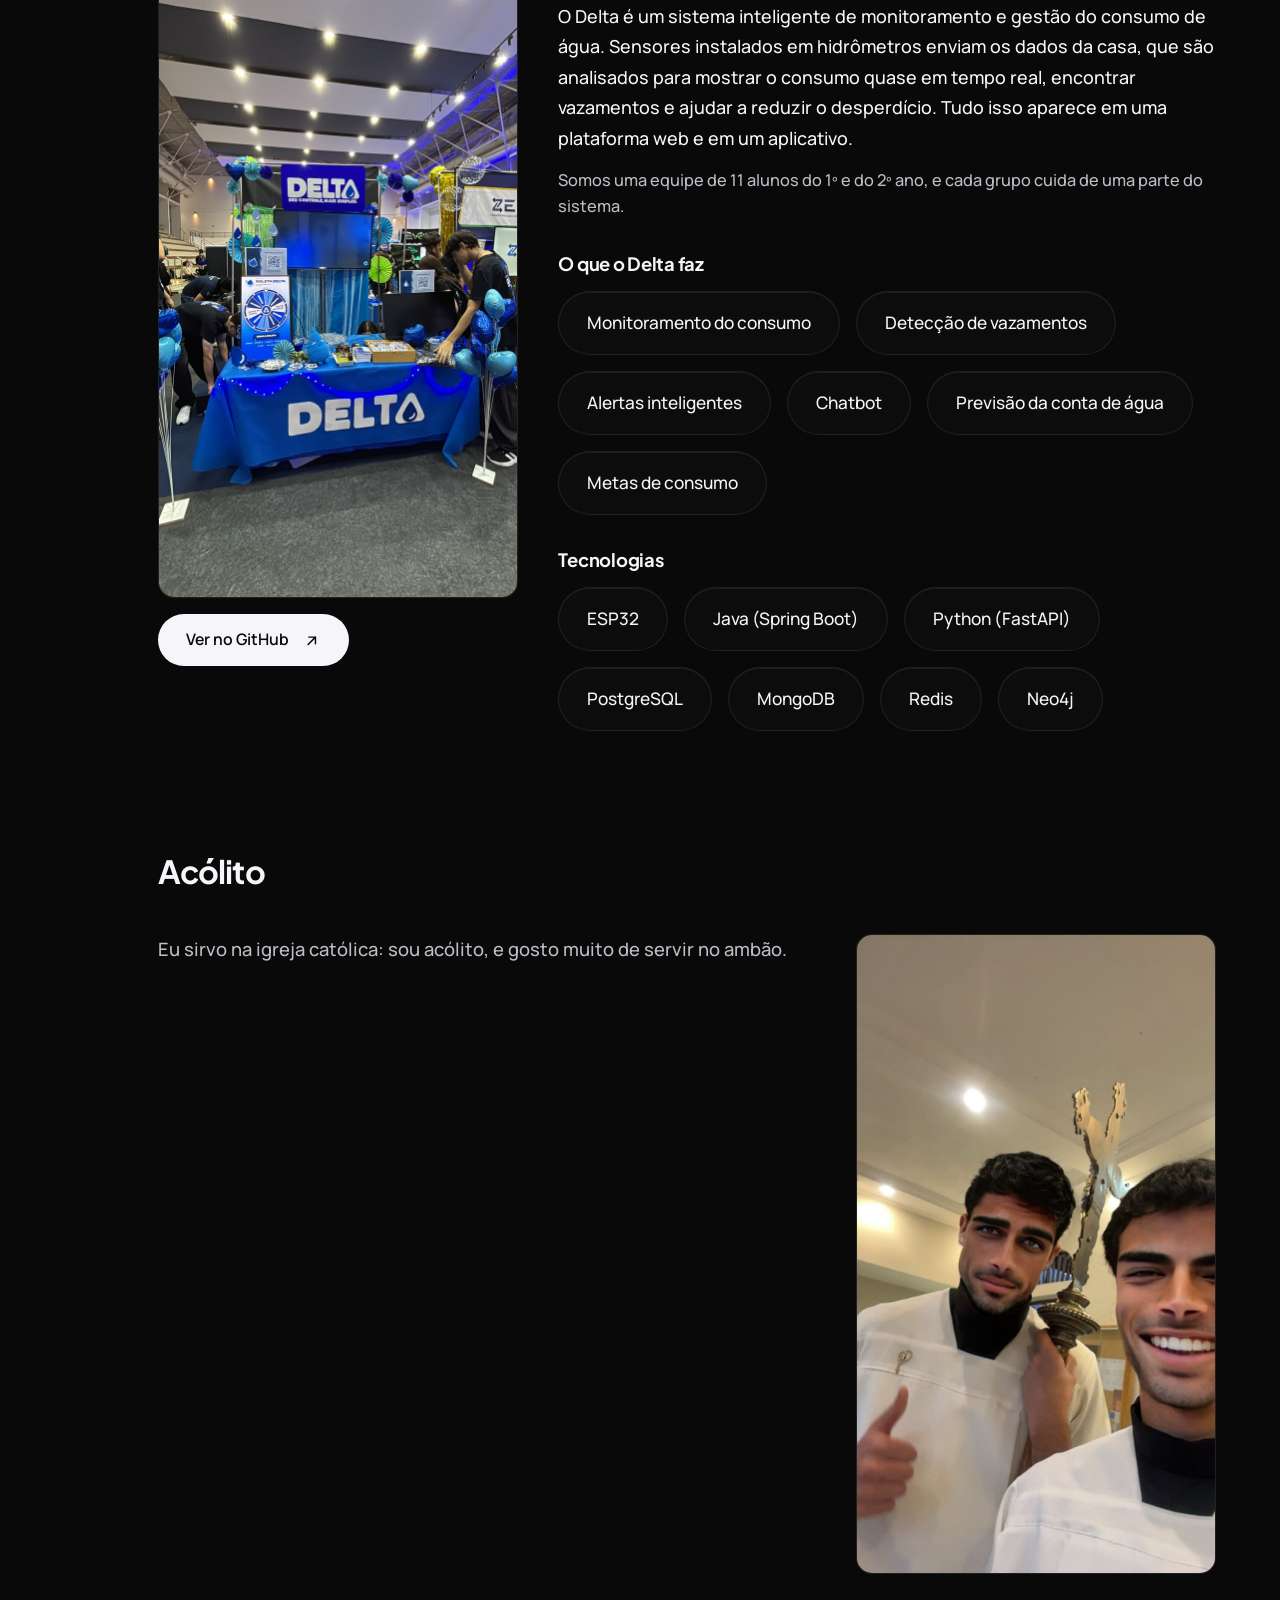
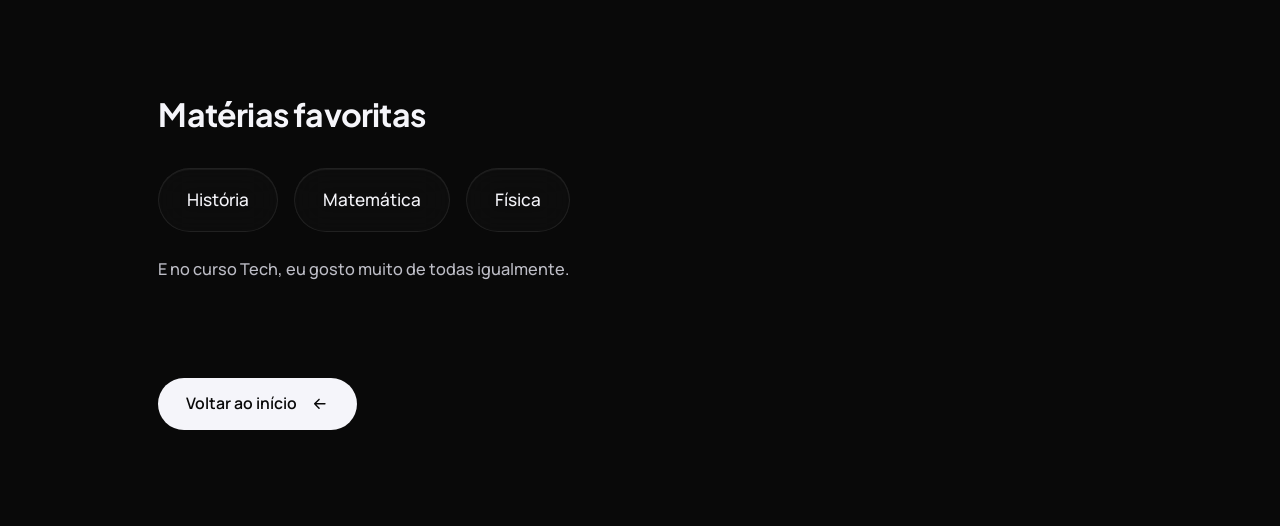
==== commit 07b1e82f: "feat: correção dos caminhos das imagens" ====
--- a/bruno.html
+++ b/bruno.html
@@ -32,7 +32,7 @@
         <section class="hero" aria-labelledby="titulo-principal">
             <img
                 class="foto"
-                src="imagens/bruno/bruno.jpeg"
+                src="Imagens/bruno/bruno.jpeg"
                 alt="Foto de Bruno Luz"
             >
 
@@ -106,7 +106,7 @@
 
                 <figure class="foto-trabalho">
                     <img
-                        src="imagens/bruno/bruno-picpay.jpeg"
+                        src="Imagens/bruno/bruno-picpay.jpeg"
                         alt="Bruno Luz sendo PicPayer"
                     >
                 </figure>
@@ -120,7 +120,7 @@
                 <div class="projeto-lateral">
                     <figure class="foto-projeto">
                         <img
-                            src="imagens/bruno/delta-bruno.jpeg"
+                            src="Imagens/bruno/delta-bruno.jpeg"
                             alt="Bruno Luz no projeto Delta"
                         >
                     </figure>
@@ -192,7 +192,7 @@
 
                 <figure class="foto-acolito">
                     <img
-                        src="imagens/bruno/bruno-acolito.jpeg"
+                        src="Imagens/bruno/bruno-acolito.jpeg"
                         alt="Bruno Luz vestido de acólito na igreja"
                     >
                 </figure>
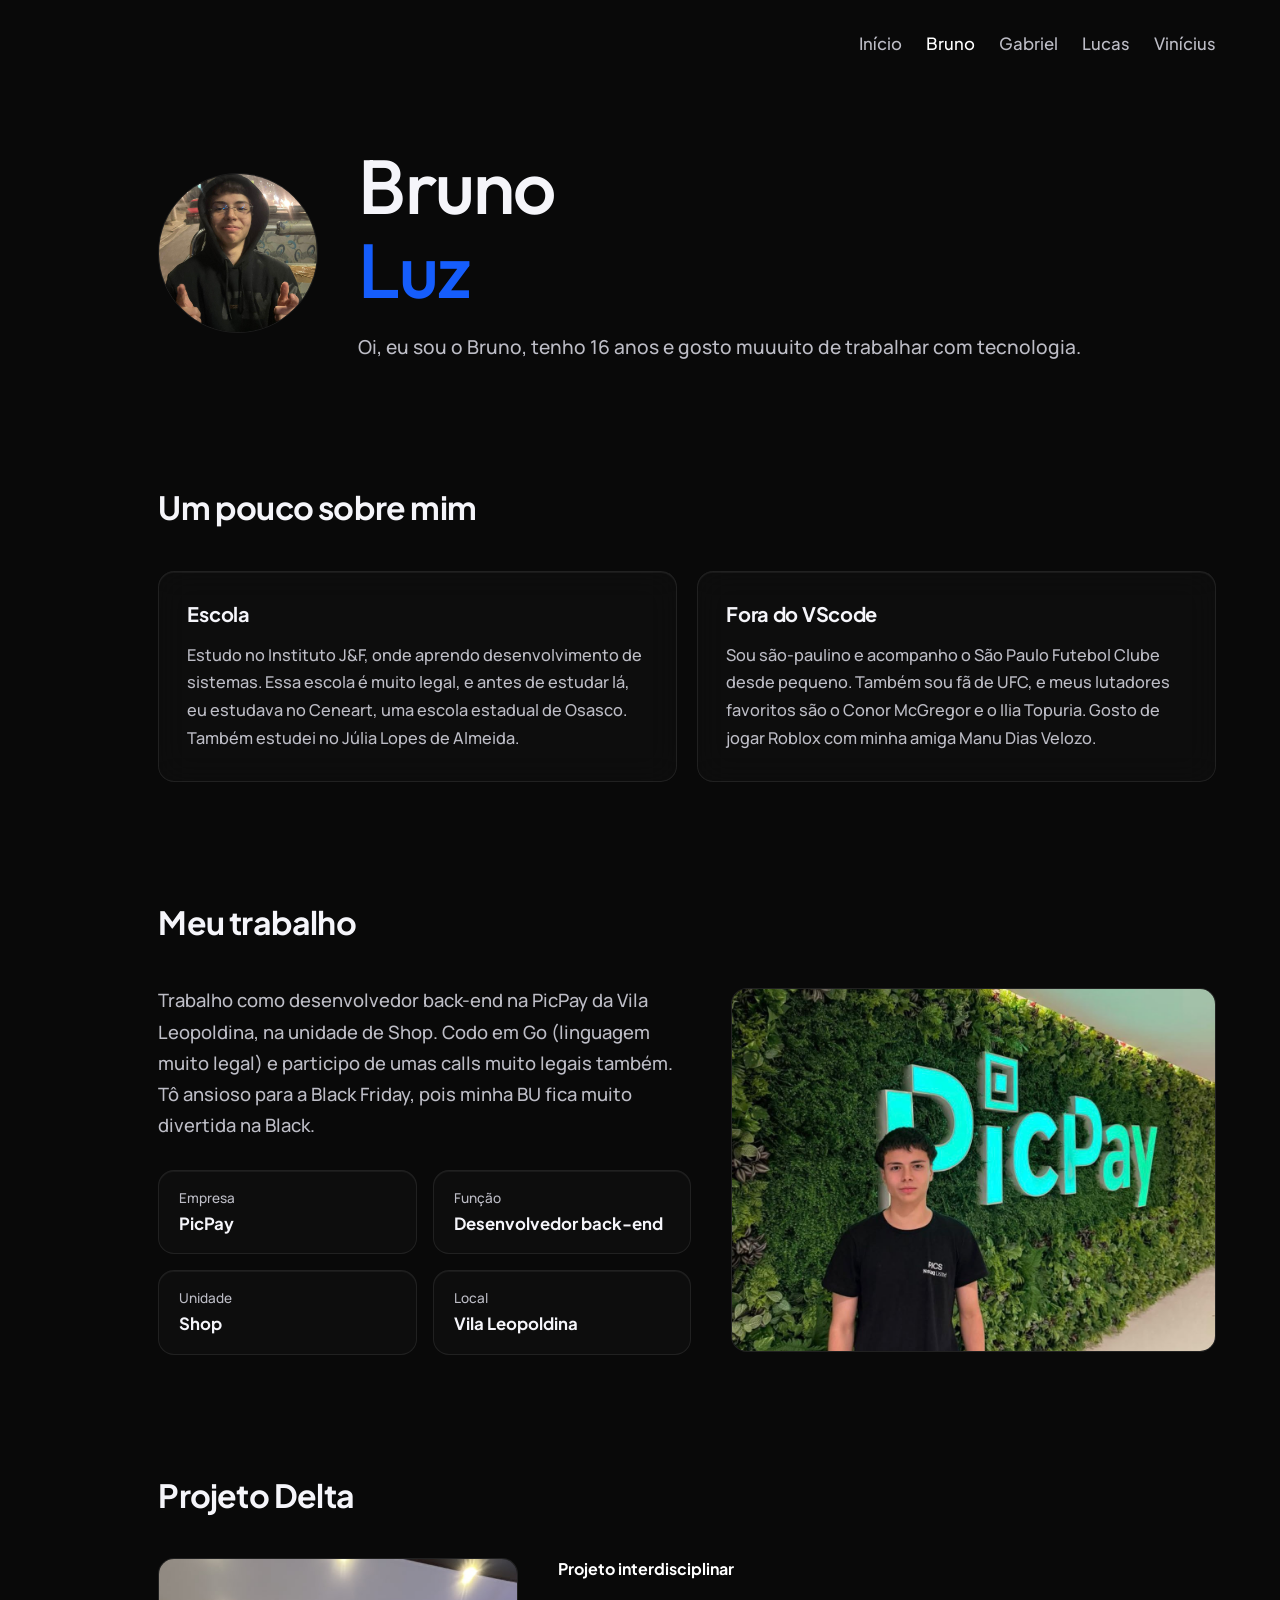
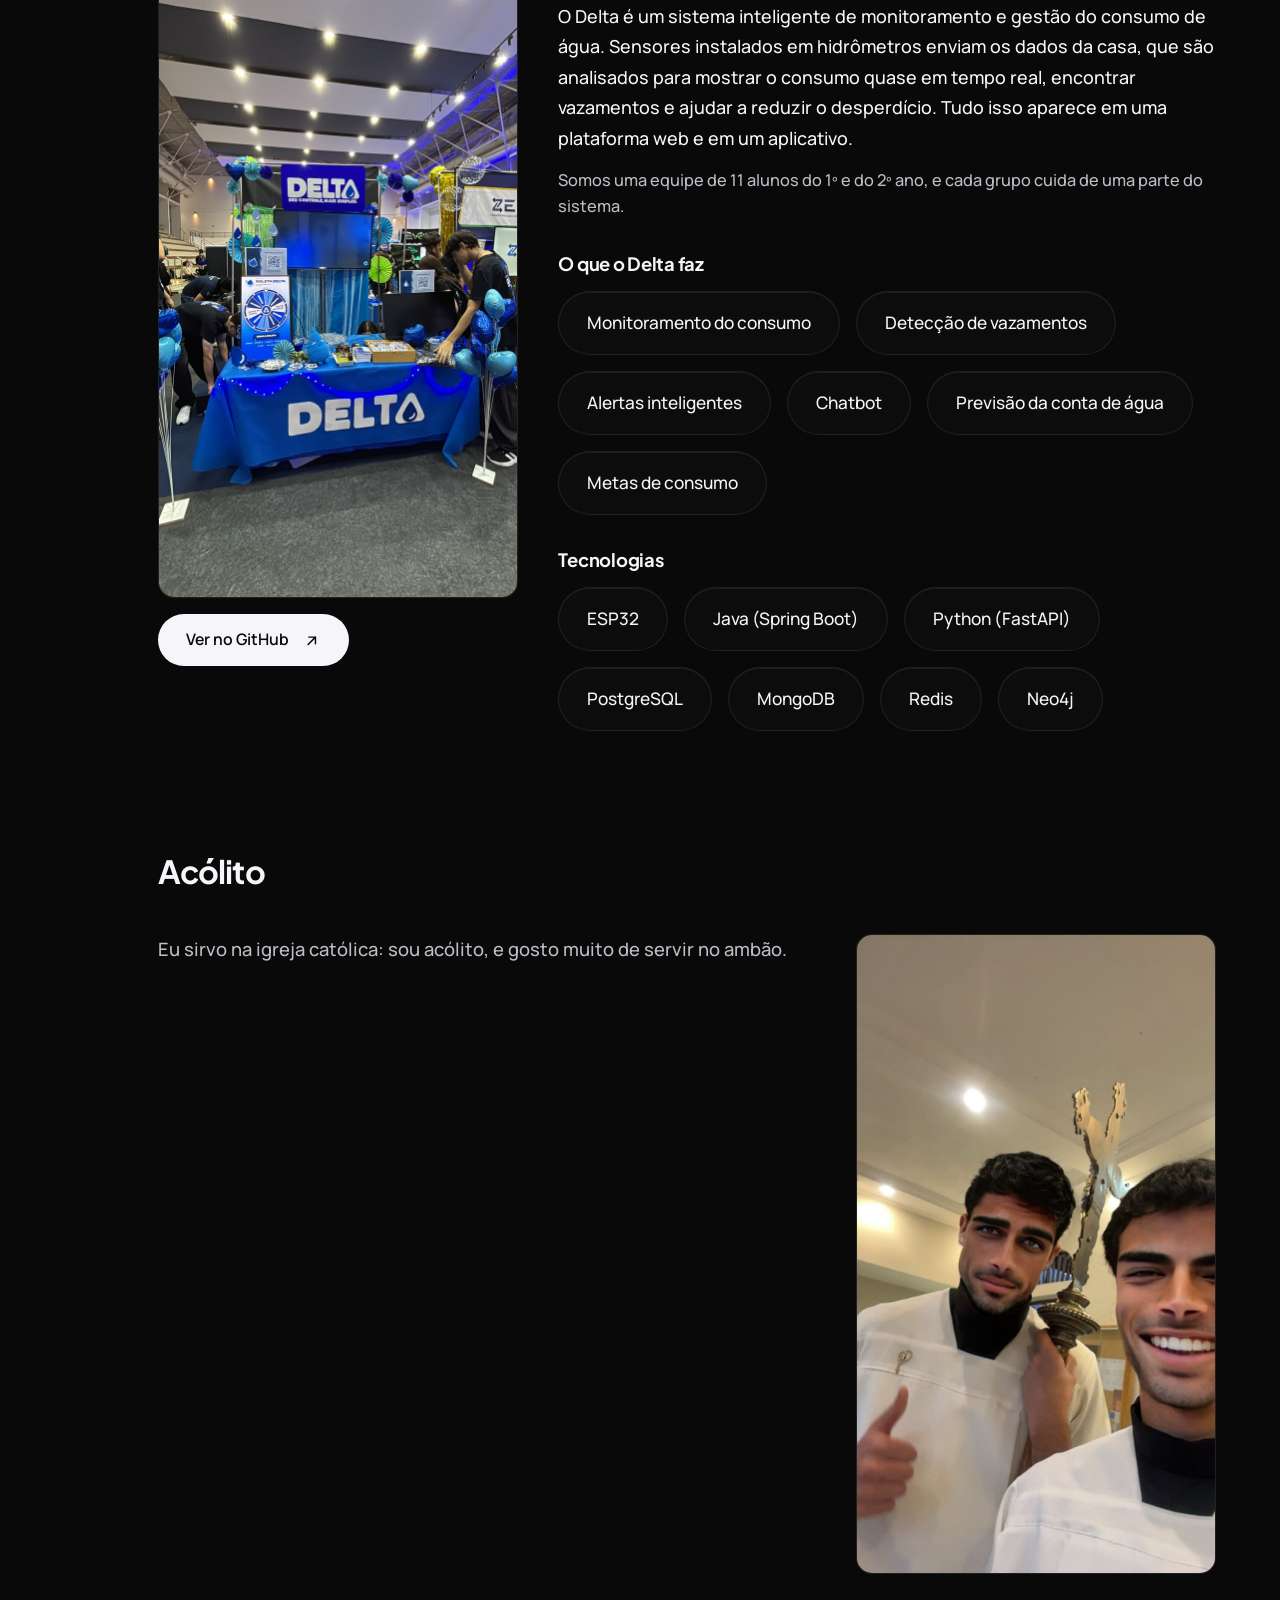
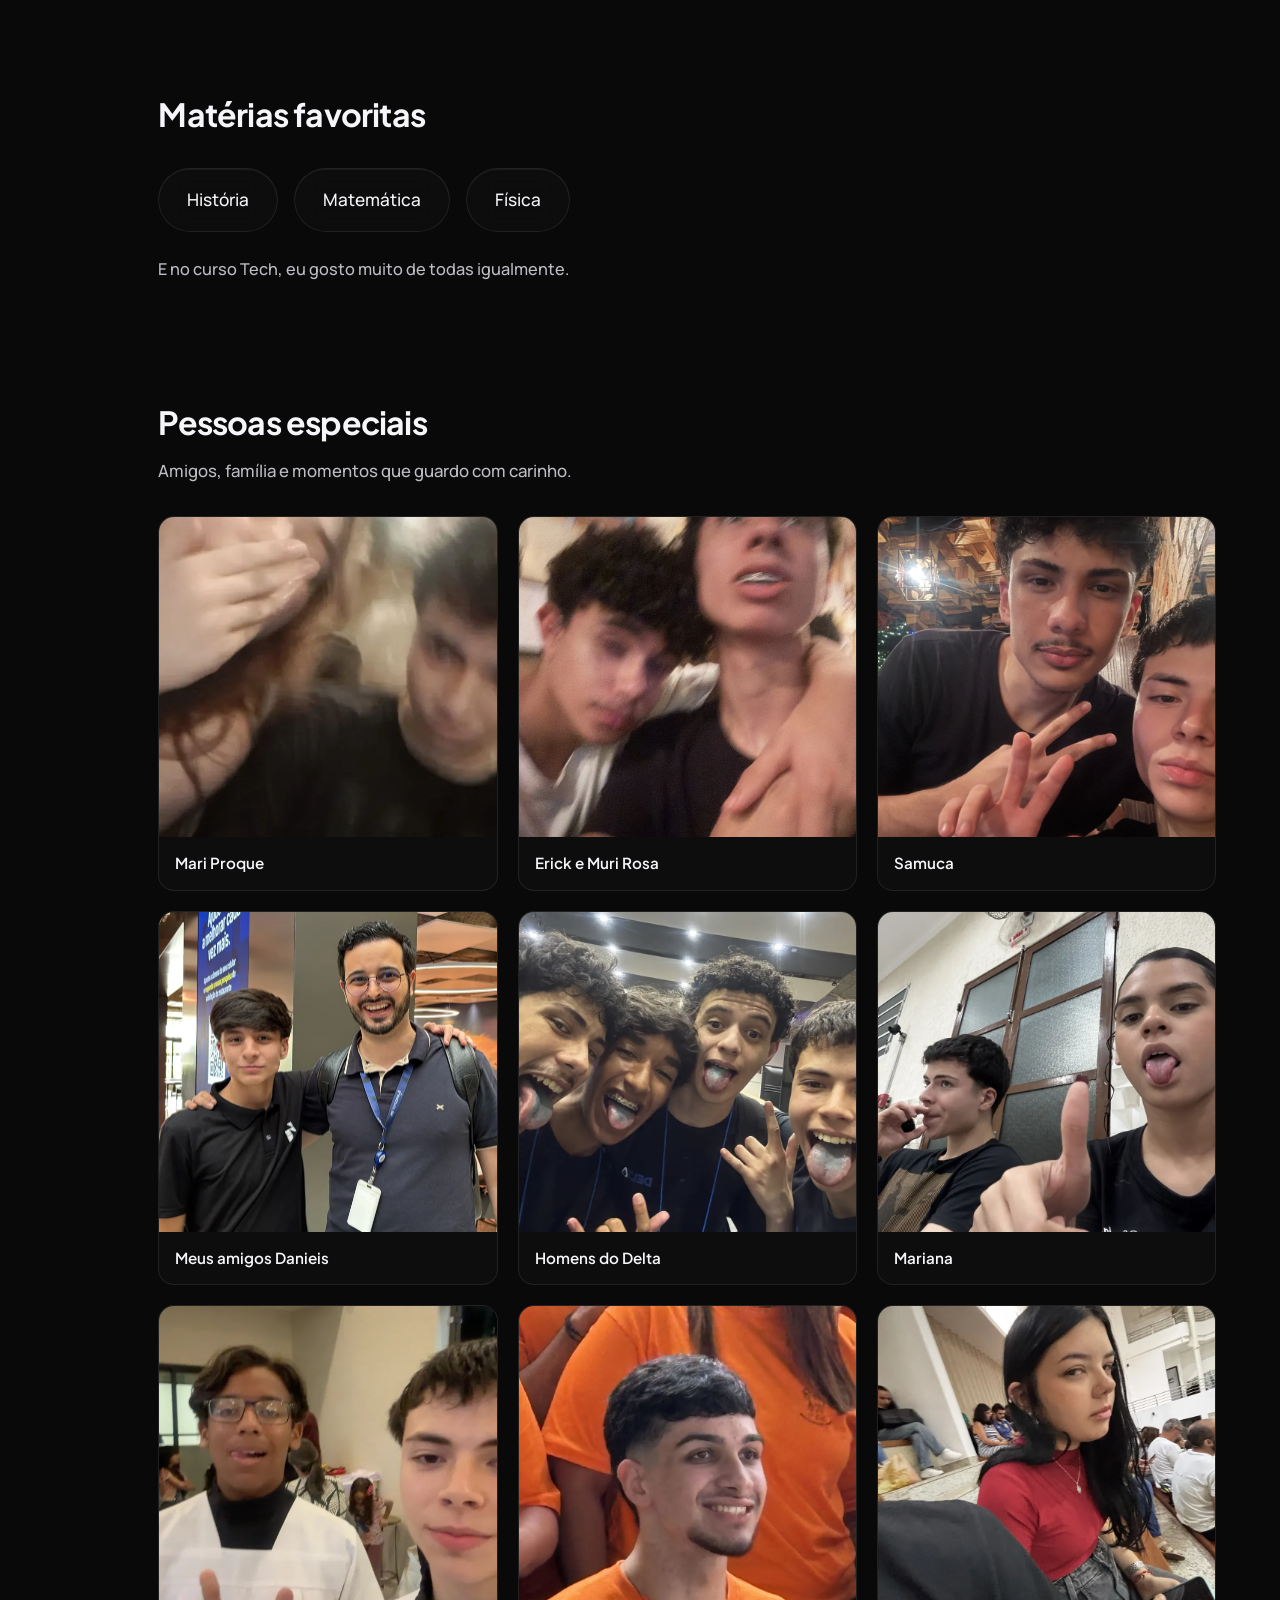
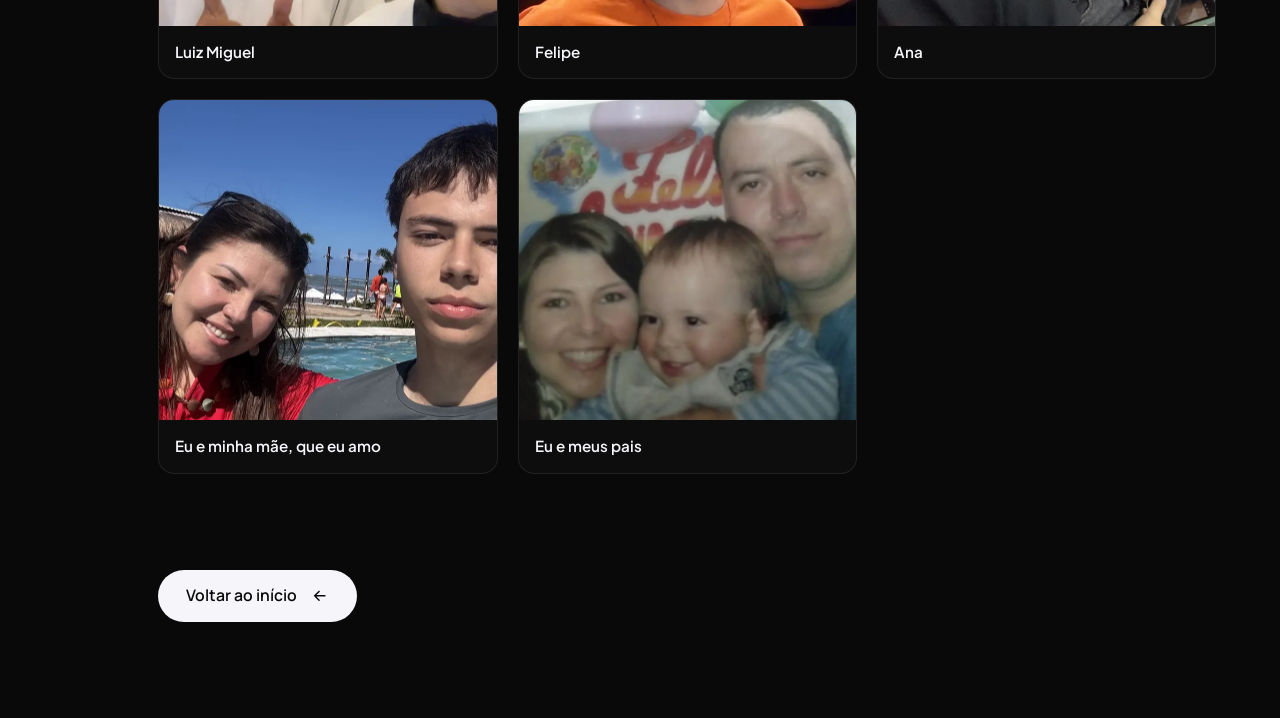
==== commit 6ff6cc63: "Add personal photo gallery to Bruno page" ====
--- a/bruno.html
+++ b/bruno.html
@@ -213,6 +213,59 @@
             </p>
         </section>
 
+
+        <section class="galeria-amigos" aria-labelledby="titulo-galeria-amigos">
+            <h2 id="titulo-galeria-amigos">Pessoas especiais</h2>
+            <p class="galeria-intro">Amigos, família e momentos que guardo com carinho.</p>
+
+            <div class="galeria-grid">
+                <figure class="galeria-card">
+                    <img src="Imagens/bruno/amigos/mari-proque.webp" alt="Foto de Mari Proque" loading="lazy" decoding="async">
+                    <figcaption>Mari Proque</figcaption>
+                </figure>
+                <figure class="galeria-card">
+                    <img src="Imagens/bruno/amigos/erick-e-muri-rosa.webp" alt="Foto de Erick e Muri Rosa" loading="lazy" decoding="async">
+                    <figcaption>Erick e Muri Rosa</figcaption>
+                </figure>
+                <figure class="galeria-card">
+                    <img src="Imagens/bruno/amigos/samuca.webp" alt="Foto de Samuca" loading="lazy" decoding="async">
+                    <figcaption>Samuca</figcaption>
+                </figure>
+                <figure class="galeria-card">
+                    <img src="Imagens/bruno/amigos/danieis.webp" alt="Foto dos amigos Danieis" loading="lazy" decoding="async">
+                    <figcaption>Meus amigos Danieis</figcaption>
+                </figure>
+                <figure class="galeria-card">
+                    <img src="Imagens/bruno/amigos/homens-do-delta.webp" alt="Foto dos Homens do Delta" loading="lazy" decoding="async">
+                    <figcaption>Homens do Delta</figcaption>
+                </figure>
+                <figure class="galeria-card">
+                    <img src="Imagens/bruno/amigos/mariana.webp" alt="Foto de Mariana" loading="lazy" decoding="async">
+                    <figcaption>Mariana</figcaption>
+                </figure>
+                <figure class="galeria-card">
+                    <img src="Imagens/bruno/amigos/luiz-miguel.webp" alt="Foto de Luiz Miguel" loading="lazy" decoding="async">
+                    <figcaption>Luiz Miguel</figcaption>
+                </figure>
+                <figure class="galeria-card">
+                    <img src="Imagens/bruno/amigos/felipe.webp" alt="Foto de Felipe" loading="lazy" decoding="async">
+                    <figcaption>Felipe</figcaption>
+                </figure>
+                <figure class="galeria-card">
+                    <img src="Imagens/bruno/amigos/ana.webp" alt="Foto de Ana" loading="lazy" decoding="async">
+                    <figcaption>Ana</figcaption>
+                </figure>
+                <figure class="galeria-card">
+                    <img src="Imagens/bruno/amigos/eu-e-minha-mae.webp" alt="Bruno com a mãe" loading="lazy" decoding="async">
+                    <figcaption>Eu e minha mãe, que eu amo</figcaption>
+                </figure>
+                <figure class="galeria-card">
+                    <img src="Imagens/bruno/amigos/eu-e-meus-pais.webp" alt="Bruno bebê no colo dos pais" loading="lazy" decoding="async">
+                    <figcaption>Eu e meus pais</figcaption>
+                </figure>
+            </div>
+        </section>
+
         <div class="acoes">
             <a class="botao" href="paginaInicial.html">
                 Voltar ao início
--- a/estilos/style-bruno.css
+++ b/estilos/style-bruno.css
@@ -638,6 +638,86 @@
     }
 }
 
+
+.galeria-amigos {
+    padding-block: 48px 72px;
+}
+
+.galeria-amigos h2 {
+    margin-bottom: 14px;
+}
+
+.galeria-intro {
+    margin-bottom: 32px;
+    color: var(--texto-suave);
+    font-size: 1.05rem;
+}
+
+.galeria-grid {
+    display: grid;
+    grid-template-columns: repeat(3, minmax(0, 1fr));
+    gap: 20px;
+}
+
+.galeria-card {
+    min-width: 0;
+    margin: 0;
+    overflow: hidden;
+    border: 1px solid var(--card-borda);
+    border-radius: var(--raio-medio);
+    background: var(--card-fundo);
+    box-shadow: inset 0 1px 0 rgba(255, 255, 255, 0.05);
+    transition: border-color 0.3s ease, background-color 0.3s ease;
+}
+
+.galeria-card:hover {
+    border-color: var(--borda-hover);
+    background: var(--vidro-forte);
+}
+
+.galeria-card img {
+    display: block;
+    width: 100%;
+    height: 320px;
+    object-fit: cover;
+    background: #111111;
+}
+
+.galeria-card figcaption {
+    padding: 14px 16px;
+    color: var(--texto);
+    font-family: var(--fonte-titulos);
+    font-size: 0.95rem;
+    font-weight: 600;
+}
+
+@media (max-width: 900px) {
+    .galeria-grid {
+        grid-template-columns: repeat(2, minmax(0, 1fr));
+    }
+
+    .galeria-card img {
+        height: 300px;
+    }
+}
+
+@media (max-width: 640px) {
+    .galeria-amigos {
+        padding-block: 40px 56px;
+    }
+
+    .galeria-grid {
+        grid-template-columns: 1fr;
+    }
+
+    .galeria-card img {
+        height: auto;
+        max-height: 440px;
+        aspect-ratio: 4 / 3;
+        object-fit: contain;
+    }
+}
+
 @media (prefers-reduced-motion: reduce) {
     html {
         scroll-behavior: auto;
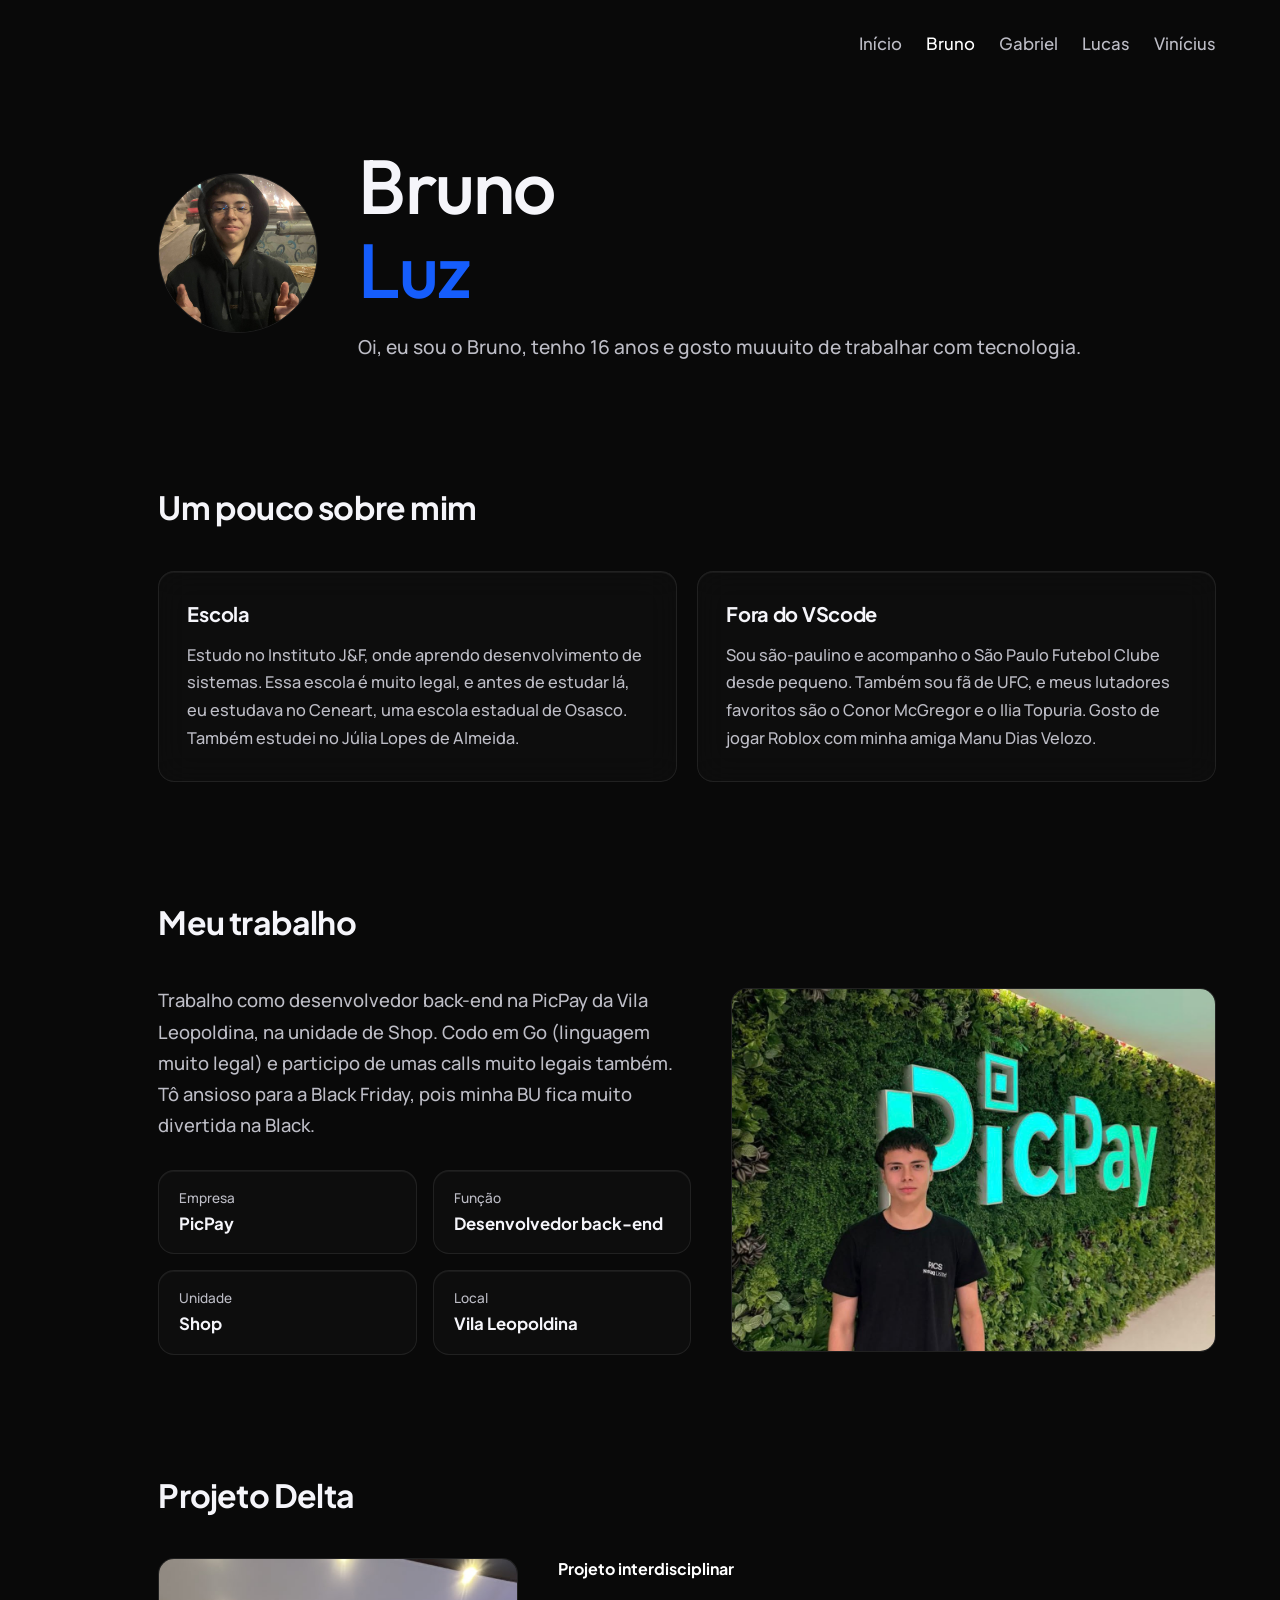
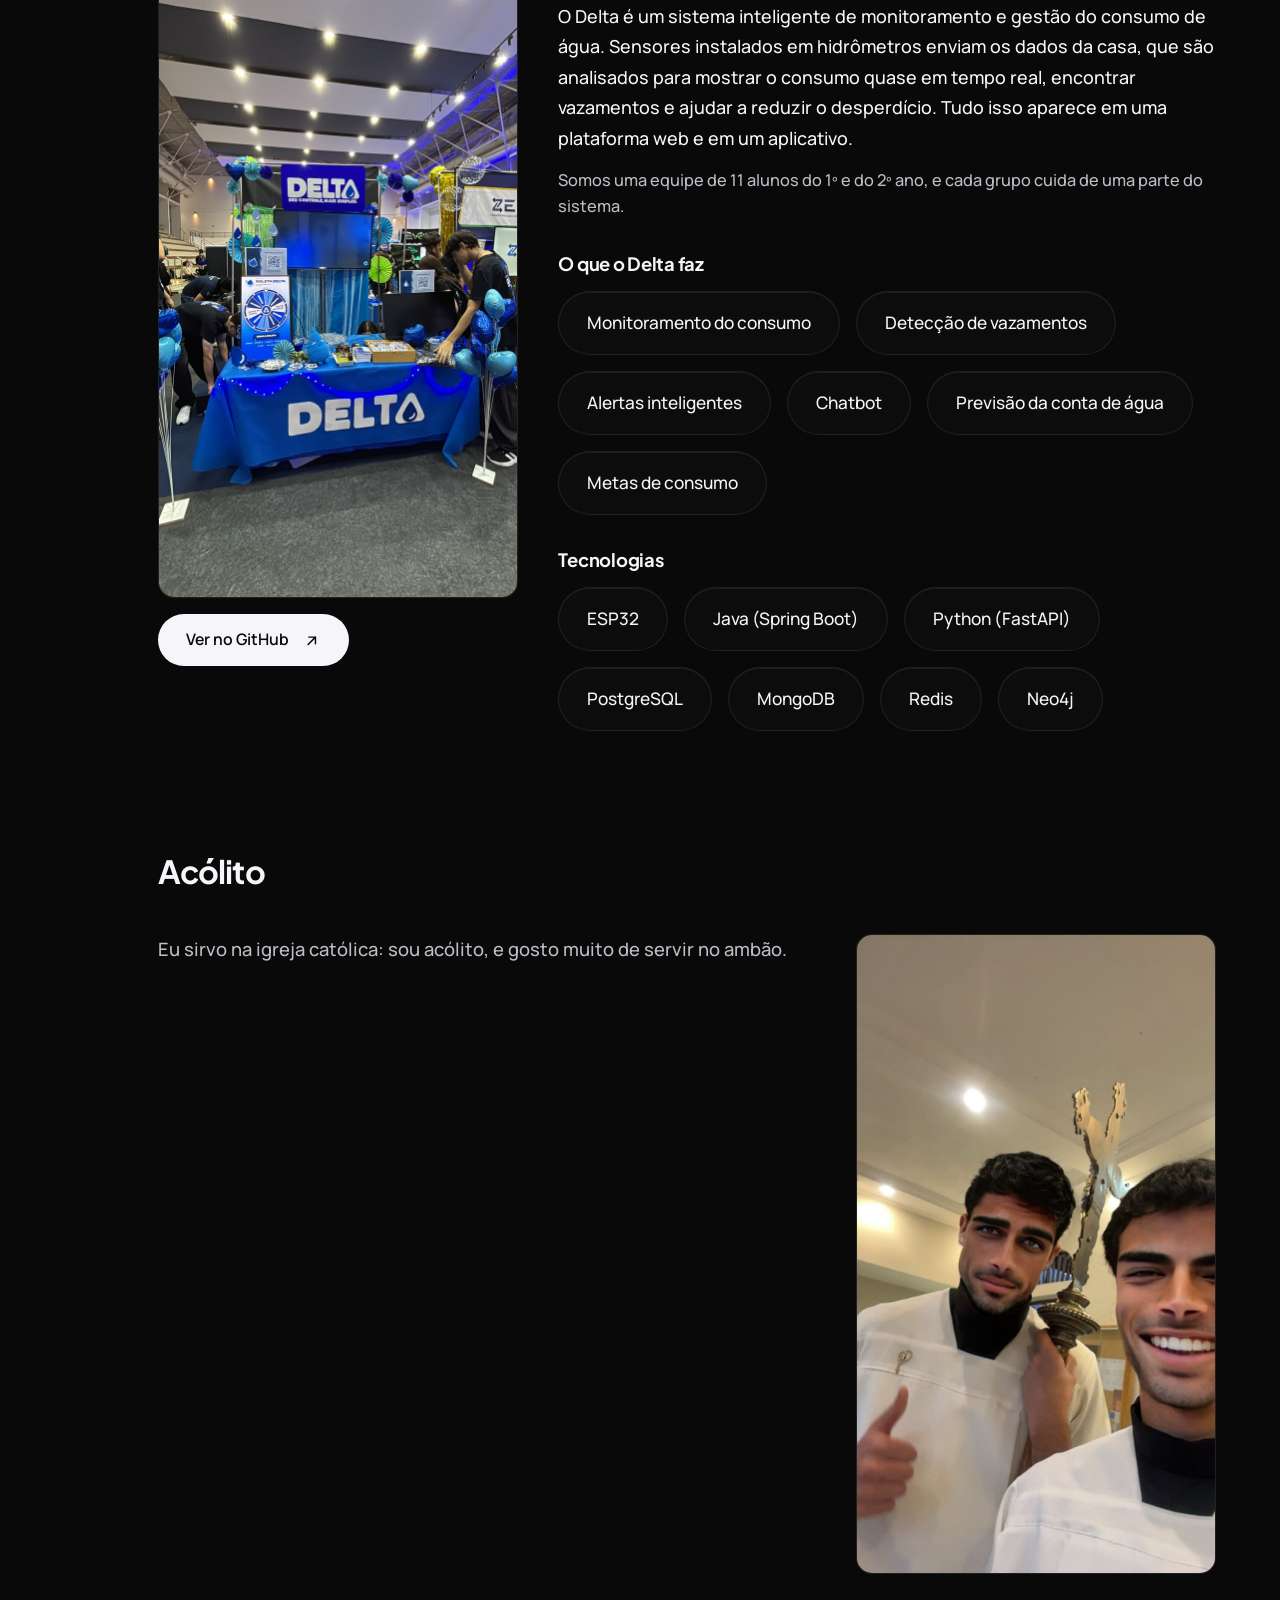
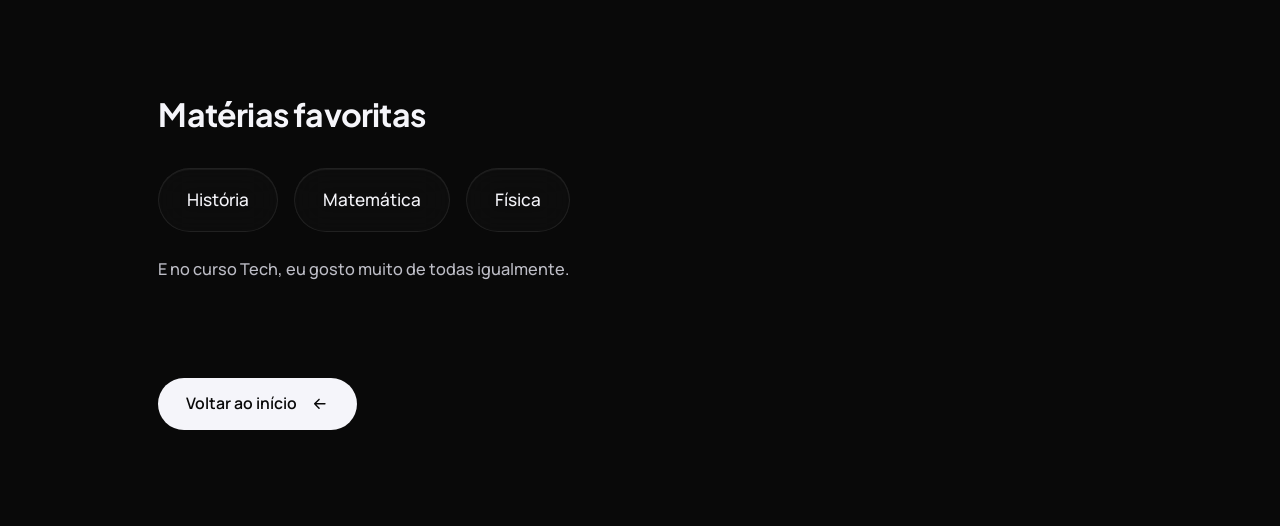
==== commit ea1d856d: "Reverte a galeria publicada por engano" ====
--- a/bruno.html
+++ b/bruno.html
@@ -213,59 +213,6 @@
             </p>
         </section>
 
-
-        <section class="galeria-amigos" aria-labelledby="titulo-galeria-amigos">
-            <h2 id="titulo-galeria-amigos">Pessoas especiais</h2>
-            <p class="galeria-intro">Amigos, família e momentos que guardo com carinho.</p>
-
-            <div class="galeria-grid">
-                <figure class="galeria-card">
-                    <img src="Imagens/bruno/amigos/mari-proque.webp" alt="Foto de Mari Proque" loading="lazy" decoding="async">
-                    <figcaption>Mari Proque</figcaption>
-                </figure>
-                <figure class="galeria-card">
-                    <img src="Imagens/bruno/amigos/erick-e-muri-rosa.webp" alt="Foto de Erick e Muri Rosa" loading="lazy" decoding="async">
-                    <figcaption>Erick e Muri Rosa</figcaption>
-                </figure>
-                <figure class="galeria-card">
-                    <img src="Imagens/bruno/amigos/samuca.webp" alt="Foto de Samuca" loading="lazy" decoding="async">
-                    <figcaption>Samuca</figcaption>
-                </figure>
-                <figure class="galeria-card">
-                    <img src="Imagens/bruno/amigos/danieis.webp" alt="Foto dos amigos Danieis" loading="lazy" decoding="async">
-                    <figcaption>Meus amigos Danieis</figcaption>
-                </figure>
-                <figure class="galeria-card">
-                    <img src="Imagens/bruno/amigos/homens-do-delta.webp" alt="Foto dos Homens do Delta" loading="lazy" decoding="async">
-                    <figcaption>Homens do Delta</figcaption>
-                </figure>
-                <figure class="galeria-card">
-                    <img src="Imagens/bruno/amigos/mariana.webp" alt="Foto de Mariana" loading="lazy" decoding="async">
-                    <figcaption>Mariana</figcaption>
-                </figure>
-                <figure class="galeria-card">
-                    <img src="Imagens/bruno/amigos/luiz-miguel.webp" alt="Foto de Luiz Miguel" loading="lazy" decoding="async">
-                    <figcaption>Luiz Miguel</figcaption>
-                </figure>
-                <figure class="galeria-card">
-                    <img src="Imagens/bruno/amigos/felipe.webp" alt="Foto de Felipe" loading="lazy" decoding="async">
-                    <figcaption>Felipe</figcaption>
-                </figure>
-                <figure class="galeria-card">
-                    <img src="Imagens/bruno/amigos/ana.webp" alt="Foto de Ana" loading="lazy" decoding="async">
-                    <figcaption>Ana</figcaption>
-                </figure>
-                <figure class="galeria-card">
-                    <img src="Imagens/bruno/amigos/eu-e-minha-mae.webp" alt="Bruno com a mãe" loading="lazy" decoding="async">
-                    <figcaption>Eu e minha mãe, que eu amo</figcaption>
-                </figure>
-                <figure class="galeria-card">
-                    <img src="Imagens/bruno/amigos/eu-e-meus-pais.webp" alt="Bruno bebê no colo dos pais" loading="lazy" decoding="async">
-                    <figcaption>Eu e meus pais</figcaption>
-                </figure>
-            </div>
-        </section>
-
         <div class="acoes">
             <a class="botao" href="paginaInicial.html">
                 Voltar ao início
--- a/estilos/style-bruno.css
+++ b/estilos/style-bruno.css
@@ -638,86 +638,6 @@
     }
 }
 
-
-.galeria-amigos {
-    padding-block: 48px 72px;
-}
-
-.galeria-amigos h2 {
-    margin-bottom: 14px;
-}
-
-.galeria-intro {
-    margin-bottom: 32px;
-    color: var(--texto-suave);
-    font-size: 1.05rem;
-}
-
-.galeria-grid {
-    display: grid;
-    grid-template-columns: repeat(3, minmax(0, 1fr));
-    gap: 20px;
-}
-
-.galeria-card {
-    min-width: 0;
-    margin: 0;
-    overflow: hidden;
-    border: 1px solid var(--card-borda);
-    border-radius: var(--raio-medio);
-    background: var(--card-fundo);
-    box-shadow: inset 0 1px 0 rgba(255, 255, 255, 0.05);
-    transition: border-color 0.3s ease, background-color 0.3s ease;
-}
-
-.galeria-card:hover {
-    border-color: var(--borda-hover);
-    background: var(--vidro-forte);
-}
-
-.galeria-card img {
-    display: block;
-    width: 100%;
-    height: 320px;
-    object-fit: cover;
-    background: #111111;
-}
-
-.galeria-card figcaption {
-    padding: 14px 16px;
-    color: var(--texto);
-    font-family: var(--fonte-titulos);
-    font-size: 0.95rem;
-    font-weight: 600;
-}
-
-@media (max-width: 900px) {
-    .galeria-grid {
-        grid-template-columns: repeat(2, minmax(0, 1fr));
-    }
-
-    .galeria-card img {
-        height: 300px;
-    }
-}
-
-@media (max-width: 640px) {
-    .galeria-amigos {
-        padding-block: 40px 56px;
-    }
-
-    .galeria-grid {
-        grid-template-columns: 1fr;
-    }
-
-    .galeria-card img {
-        height: auto;
-        max-height: 440px;
-        aspect-ratio: 4 / 3;
-        object-fit: contain;
-    }
-}
-
 @media (prefers-reduced-motion: reduce) {
     html {
         scroll-behavior: auto;
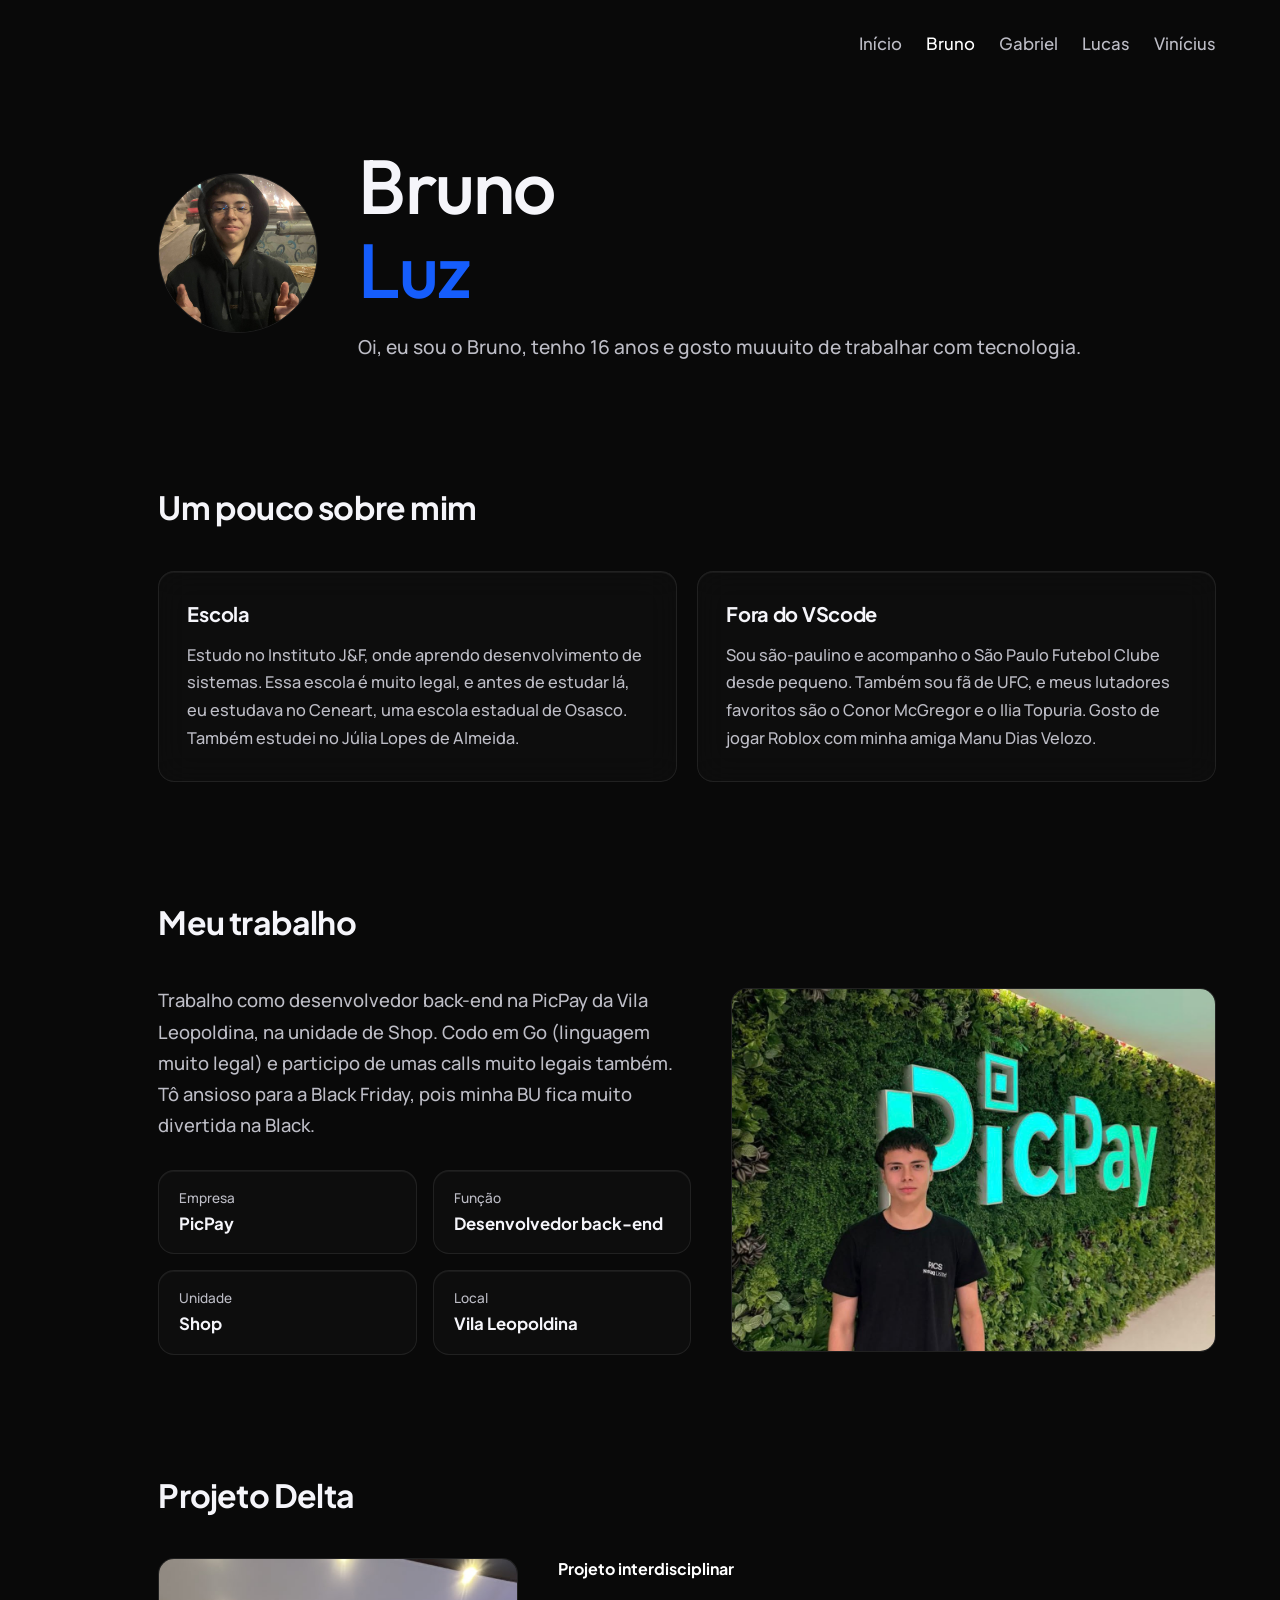
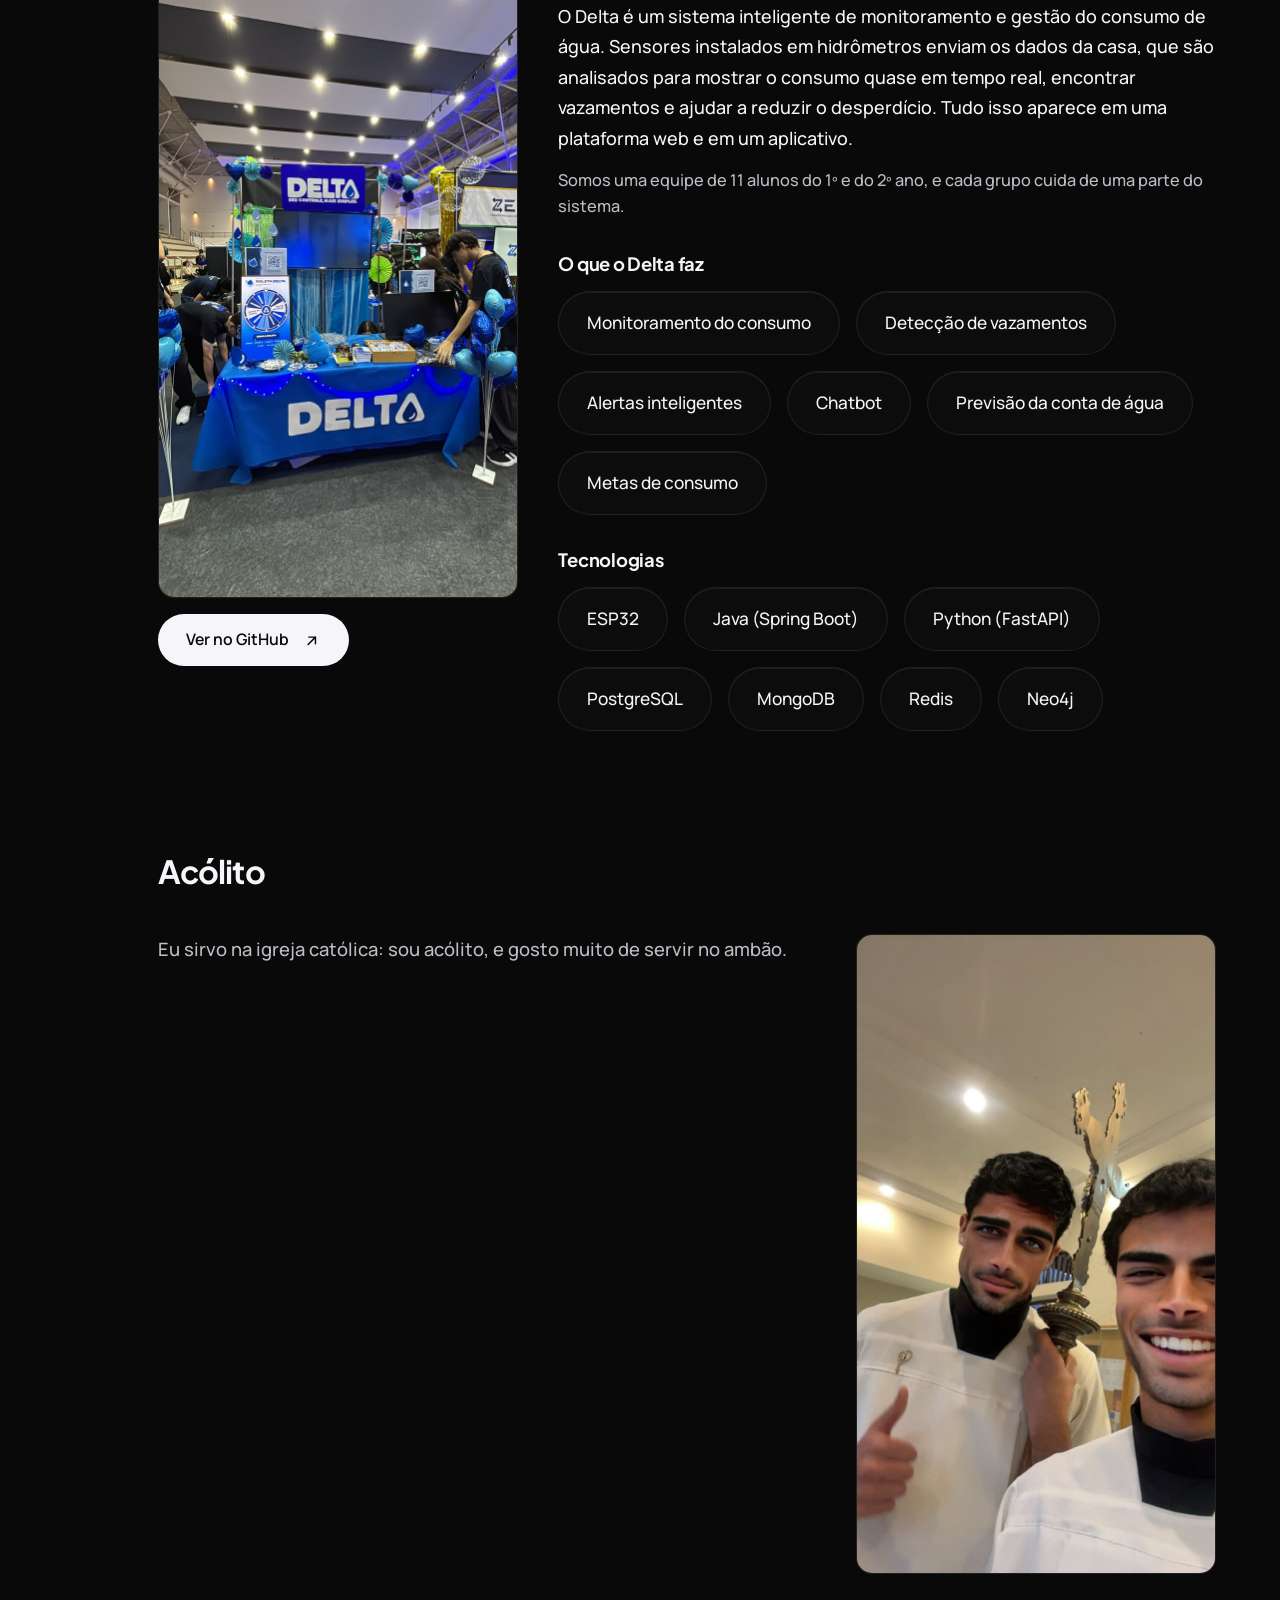
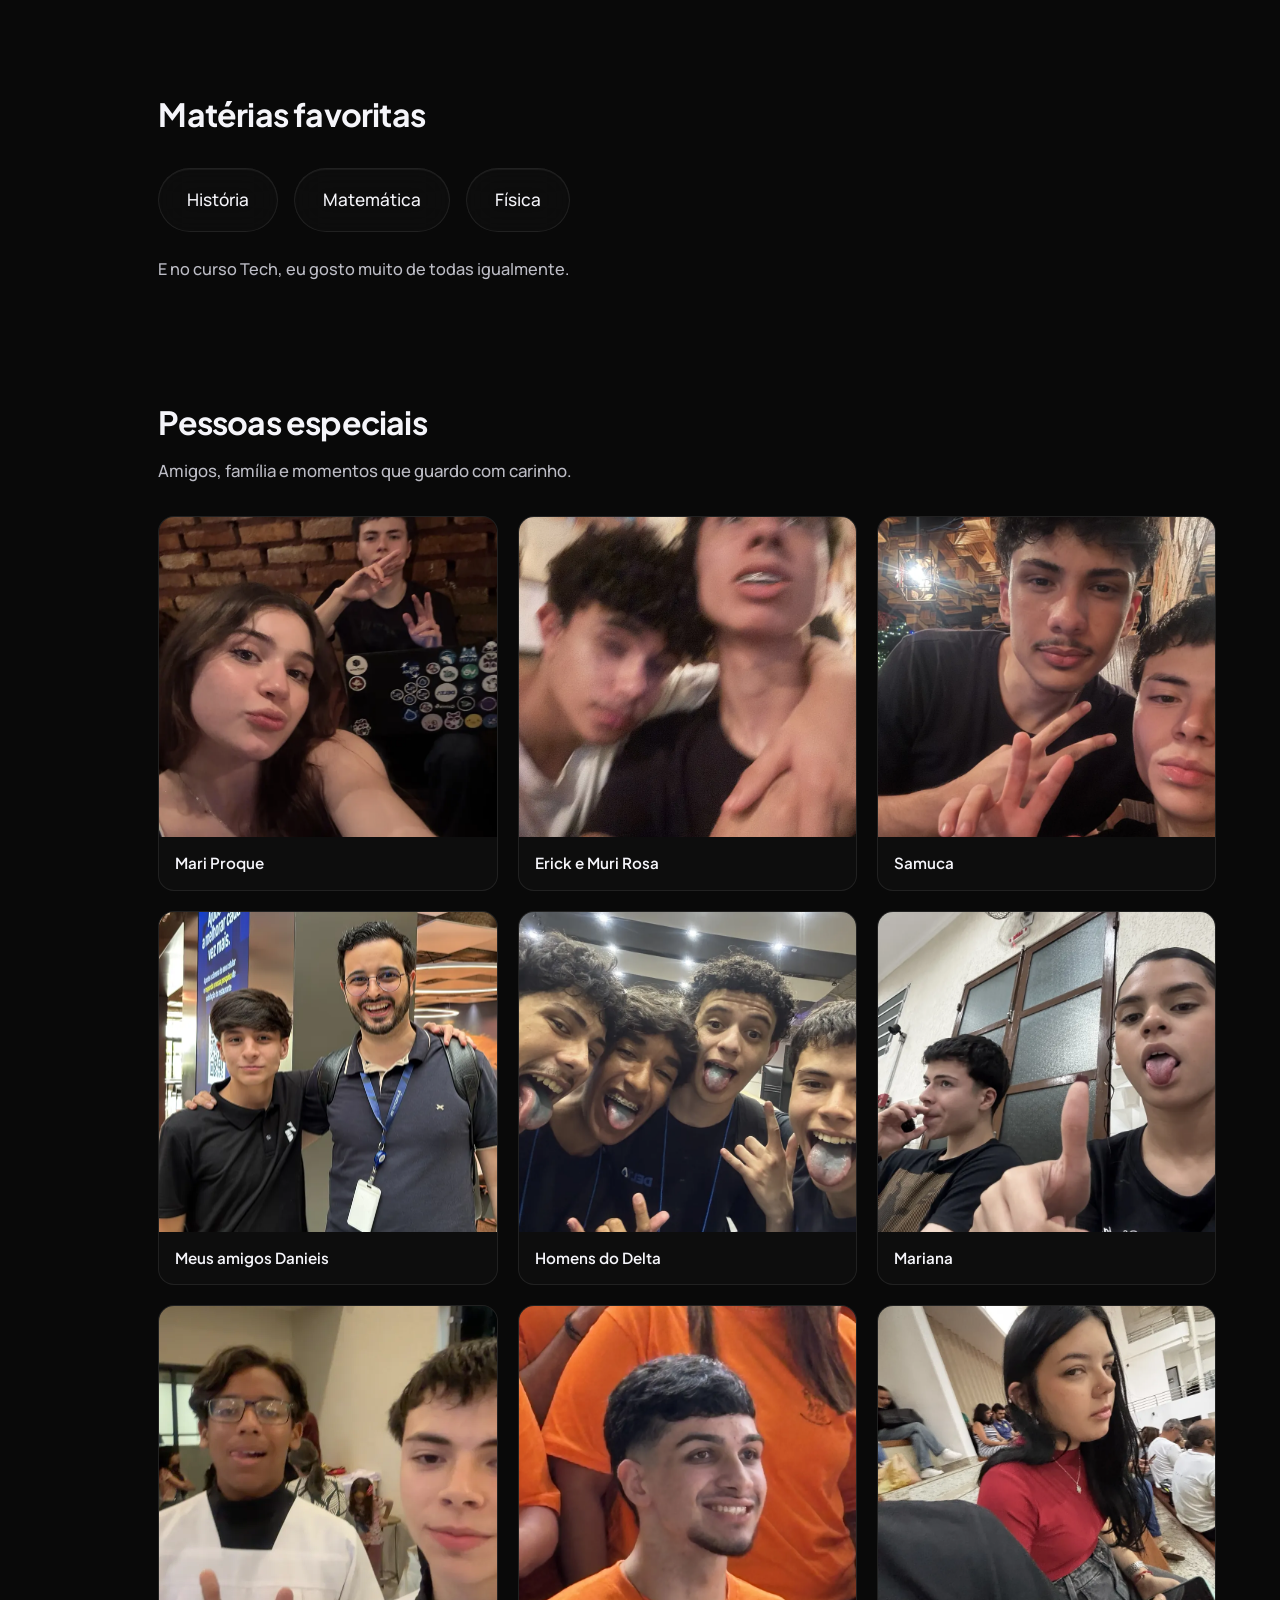
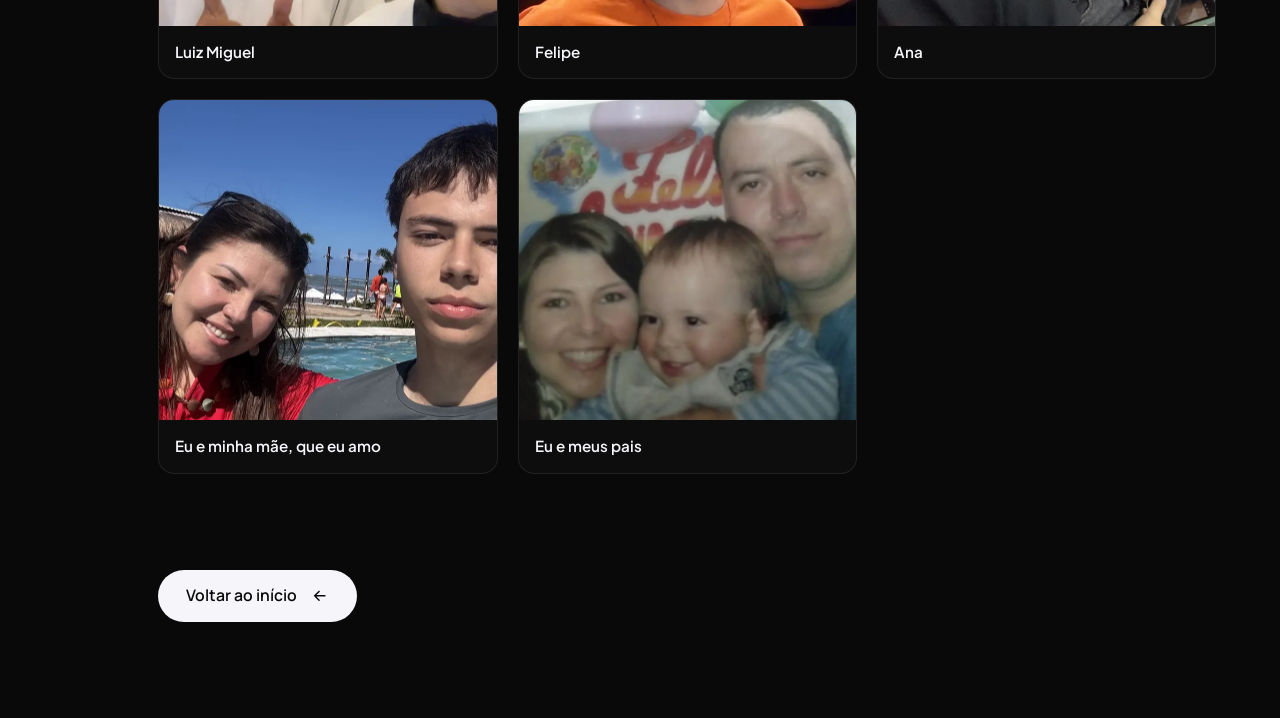
==== commit e15dc598: "feat: amigos do bruno" ====
--- a/bruno.html
+++ b/bruno.html
@@ -213,6 +213,25 @@
             </p>
         </section>
 
+
+        <section class="galeria-amigos" aria-labelledby="titulo-galeria-amigos">
+            <h2 id="titulo-galeria-amigos">Pessoas especiais</h2>
+            <p class="galeria-intro">Amigos, família e momentos que guardo com carinho.</p>
+            <div class="galeria-grid">
+                <figure class="galeria-card"><img src="Imagens/bruno/amigos/mari-proque.webp" alt="Foto de Mari Proque" loading="lazy" decoding="async"><figcaption>Mari Proque</figcaption></figure>
+                <figure class="galeria-card"><img src="Imagens/bruno/amigos/erick-e-muri-rosa.webp" alt="Foto de Erick e Muri Rosa" loading="lazy" decoding="async"><figcaption>Erick e Muri Rosa</figcaption></figure>
+                <figure class="galeria-card"><img src="Imagens/bruno/amigos/samuca.webp" alt="Foto de Samuca" loading="lazy" decoding="async"><figcaption>Samuca</figcaption></figure>
+                <figure class="galeria-card"><img src="Imagens/bruno/amigos/danieis.webp" alt="Foto dos amigos Danieis" loading="lazy" decoding="async"><figcaption>Meus amigos Danieis</figcaption></figure>
+                <figure class="galeria-card"><img src="Imagens/bruno/amigos/homens-do-delta.webp" alt="Foto dos Homens do Delta" loading="lazy" decoding="async"><figcaption>Homens do Delta</figcaption></figure>
+                <figure class="galeria-card"><img src="Imagens/bruno/amigos/mariana.webp" alt="Foto de Mariana" loading="lazy" decoding="async"><figcaption>Mariana</figcaption></figure>
+                <figure class="galeria-card"><img src="Imagens/bruno/amigos/luiz-miguel.webp" alt="Foto de Luiz Miguel" loading="lazy" decoding="async"><figcaption>Luiz Miguel</figcaption></figure>
+                <figure class="galeria-card"><img src="Imagens/bruno/amigos/felipe.webp" alt="Foto de Felipe" loading="lazy" decoding="async"><figcaption>Felipe</figcaption></figure>
+                <figure class="galeria-card"><img src="Imagens/bruno/amigos/ana.webp" alt="Foto de Ana" loading="lazy" decoding="async"><figcaption>Ana</figcaption></figure>
+                <figure class="galeria-card"><img src="Imagens/bruno/amigos/eu-e-minha-mae.webp" alt="Bruno com a mãe" loading="lazy" decoding="async"><figcaption>Eu e minha mãe, que eu amo</figcaption></figure>
+                <figure class="galeria-card"><img src="Imagens/bruno/amigos/eu-e-meus-pais.webp" alt="Bruno bebê no colo dos pais" loading="lazy" decoding="async"><figcaption>Eu e meus pais</figcaption></figure>
+            </div>
+        </section>
+
         <div class="acoes">
             <a class="botao" href="paginaInicial.html">
                 Voltar ao início
@@ -224,4 +243,4 @@
         </div>
     </main>
 </body>
-</html>+</html>
--- a/estilos/style-bruno.css
+++ b/estilos/style-bruno.css
@@ -638,6 +638,32 @@
     }
 }
 
+
+.galeria-amigos { padding-block: 48px 72px; }
+.galeria-amigos h2 { margin-bottom: 14px; }
+.galeria-intro { margin-bottom: 32px; color: var(--texto-suave); font-size: 1.05rem; }
+.galeria-grid { display: grid; grid-template-columns: repeat(3, minmax(0, 1fr)); gap: 20px; }
+.galeria-card {
+    min-width: 0; margin: 0; overflow: hidden;
+    border: 1px solid var(--card-borda); border-radius: var(--raio-medio);
+    background: var(--card-fundo); box-shadow: inset 0 1px 0 rgba(255, 255, 255, 0.05);
+    transition: border-color 0.3s ease, background-color 0.3s ease;
+}
+.galeria-card:hover { border-color: var(--borda-hover); background: var(--vidro-forte); }
+.galeria-card img { display: block; width: 100%; height: 320px; object-fit: cover; background: #111111; }
+.galeria-card figcaption {
+    padding: 14px 16px; color: var(--texto); font-family: var(--fonte-titulos);
+    font-size: 0.95rem; font-weight: 600;
+}
+@media (max-width: 900px) {
+    .galeria-grid { grid-template-columns: repeat(2, minmax(0, 1fr)); }
+    .galeria-card img { height: 300px; }
+}
+@media (max-width: 640px) {
+    .galeria-amigos { padding-block: 40px 56px; }
+    .galeria-grid { grid-template-columns: 1fr; }
+    .galeria-card img { height: auto; max-height: 440px; aspect-ratio: 4 / 3; object-fit: contain; }
+}
 @media (prefers-reduced-motion: reduce) {
     html {
         scroll-behavior: auto;
@@ -648,4 +674,4 @@
     *::after {
         transition: none !important;
     }
-}+}
